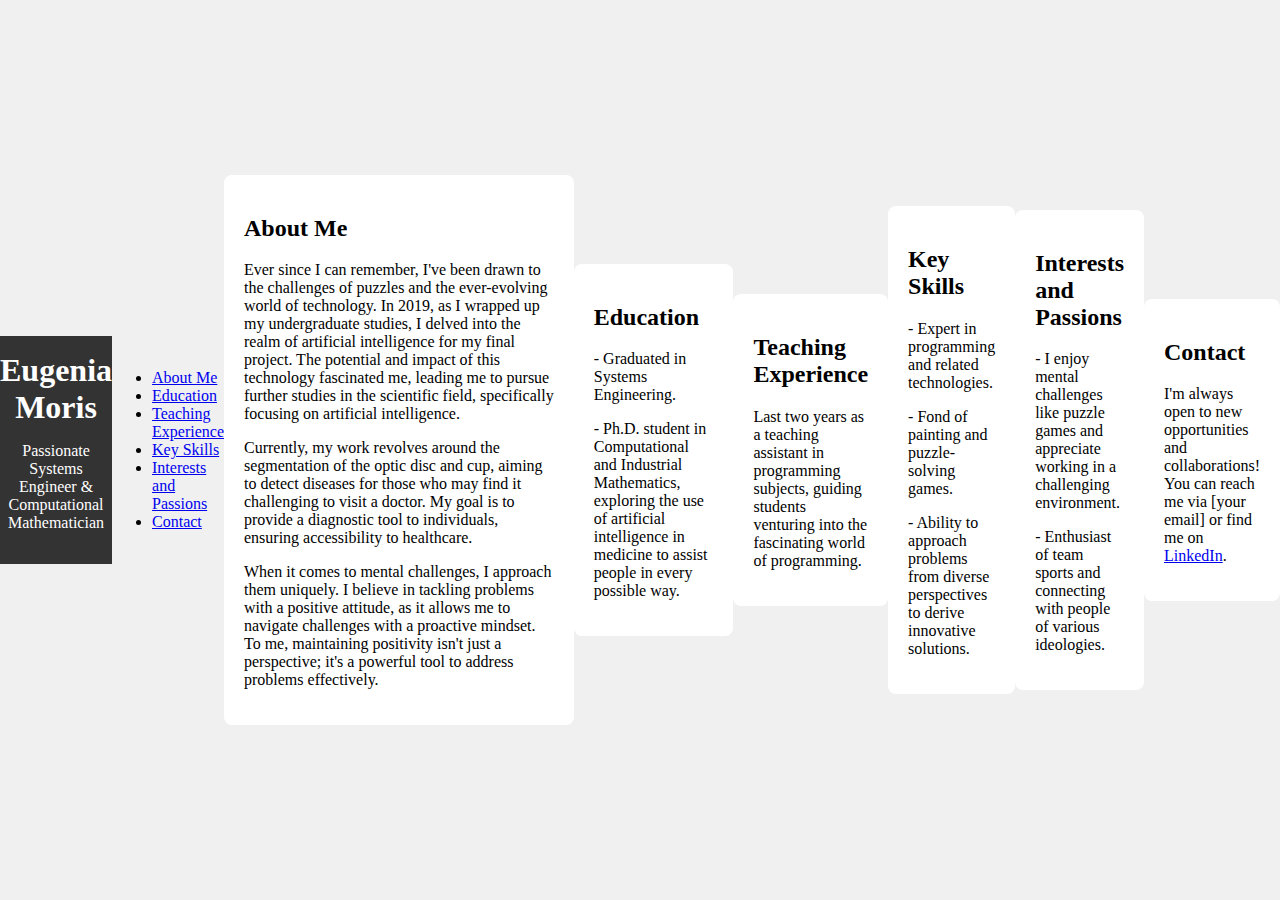
==== index.html @ 4bd3b867 "c" ====
<!DOCTYPE html>
<html lang="en">
<head>
    <meta charset="UTF-8">
    <meta name="viewport" content="width=device-width, initial-scale=1.0">
    <link rel="stylesheet" href="styles.css"> <!-- Puedes crear un archivo CSS para el estilo -->
    <title>Eugenia Moris</title>
</head>
<body>

    <header>
        <h1>Eugenia Moris</h1>
        <p>Passionate Systems Engineer & Computational Mathematician</p>
    </header>

    <nav>
        <ul>
            <li><a href="#about">About Me</a></li>
            <li><a href="#education">Education</a></li>
            <li><a href="#teaching">Teaching Experience</a></li>
            <li><a href="#skills">Key Skills</a></li>
            <li><a href="#interests">Interests and Passions</a></li>
            <li><a href="#contact">Contact</a></li>
        </ul>
    </nav>

    <section id="about">
        <h2>About Me</h2>
        <p>Ever since I can remember, I've been drawn to the challenges of puzzles and the ever-evolving world of technology. In 2019, as I wrapped up my undergraduate studies, I delved into the realm of artificial intelligence for my final project. The potential and impact of this technology fascinated me, leading me to pursue further studies in the scientific field, specifically focusing on artificial intelligence.</p>
    
        <p>Currently, my work revolves around the segmentation of the optic disc and cup, aiming to detect diseases for those who may find it challenging to visit a doctor. My goal is to provide a diagnostic tool to individuals, ensuring accessibility to healthcare.</p>
    
        <p>When it comes to mental challenges, I approach them uniquely. I believe in tackling problems with a positive attitude, as it allows me to navigate challenges with a proactive mindset. To me, maintaining positivity isn't just a perspective; it's a powerful tool to address problems effectively.</p>
    </section>
    

    <section id="education">
        <h2>Education</h2>
        <p>- Graduated in Systems Engineering.</p>
        <p>- Ph.D. student in Computational and Industrial Mathematics, exploring the use of artificial intelligence in medicine to assist people in every possible way.</p>
    </section>

    <section id="teaching">
        <h2>Teaching Experience</h2>
        <p>Last two years as a teaching assistant in programming subjects, guiding students venturing into the fascinating world of programming.</p>
    </section>

    <section id="skills">
        <h2>Key Skills</h2>
        <p>- Expert in programming and related technologies.</p>
        <p>- Fond of painting and puzzle-solving games.</p>
        <p>- Ability to approach problems from diverse perspectives to derive innovative solutions.</p>
    </section>

    <section id="interests">
        <h2>Interests and Passions</h2>
        <p>- I enjoy mental challenges like puzzle games and appreciate working in a challenging environment.</p>
        <p>- Enthusiast of team sports and connecting with people of various ideologies.</p>
    </section>

    <section id="contact">
        <h2>Contact</h2>
        <p>I'm always open to new opportunities and collaborations! You can reach me via [your email] or find me on <a href="[your LinkedIn profile]">LinkedIn</a>.</p>
    </section>

    <script>
        // Agregar script para cambiar pestañas
        const navLinks = document.querySelectorAll('nav ul li a');

        navLinks.forEach(link => {
            link.addEventListener('click', function (e) {
                e.preventDefault();
                const targetId = this.getAttribute('href').substring(1);
                document.getElementById(targetId).scrollIntoView({
                    behavior: 'smooth'
                });
            });
        });
    </script>

</body>
</html>
---- styles.css ----
/* body {
    font-family: 'Arial', sans-serif;
    margin: 0;
    padding: 0;
    background-color: #f4f4f4;
} */

header {
    background-color: #333;
    color: #fff;
    text-align: center;
    padding: 1em 0;
}

header h1 {
    margin: 0;
}

section {
    padding: 20px;
    margin: 20px 0;
    background-color: #fff;
    border-radius: 8px;
}

footer {
    background-color: #333;
    color: #fff;
    text-align: center;
    padding: 1em 0;
    position: fixed;
    bottom: 0;
    width: 100%;
}

body {
    background-color: #f0f0f0; /* Fondo gris claro */
    display: flex;
    justify-content: center;
    align-items: center;
    height: 100vh;
    margin: 0;
}

#imagen {
    width: 300px; /* Ajusta el tamaño según tu preferencia */
    height: auto;
    border-radius: 50%;
    box-shadow: 0 0 10px rgba(0, 0, 0, 0.5); /* Sombra suave */
}

#texto {
    text-align: center;
    font-family: 'Arial', sans-serif;
    font-size: 18px;
    color: #333; /* Texto oscuro */
    margin-top: 20px;
}
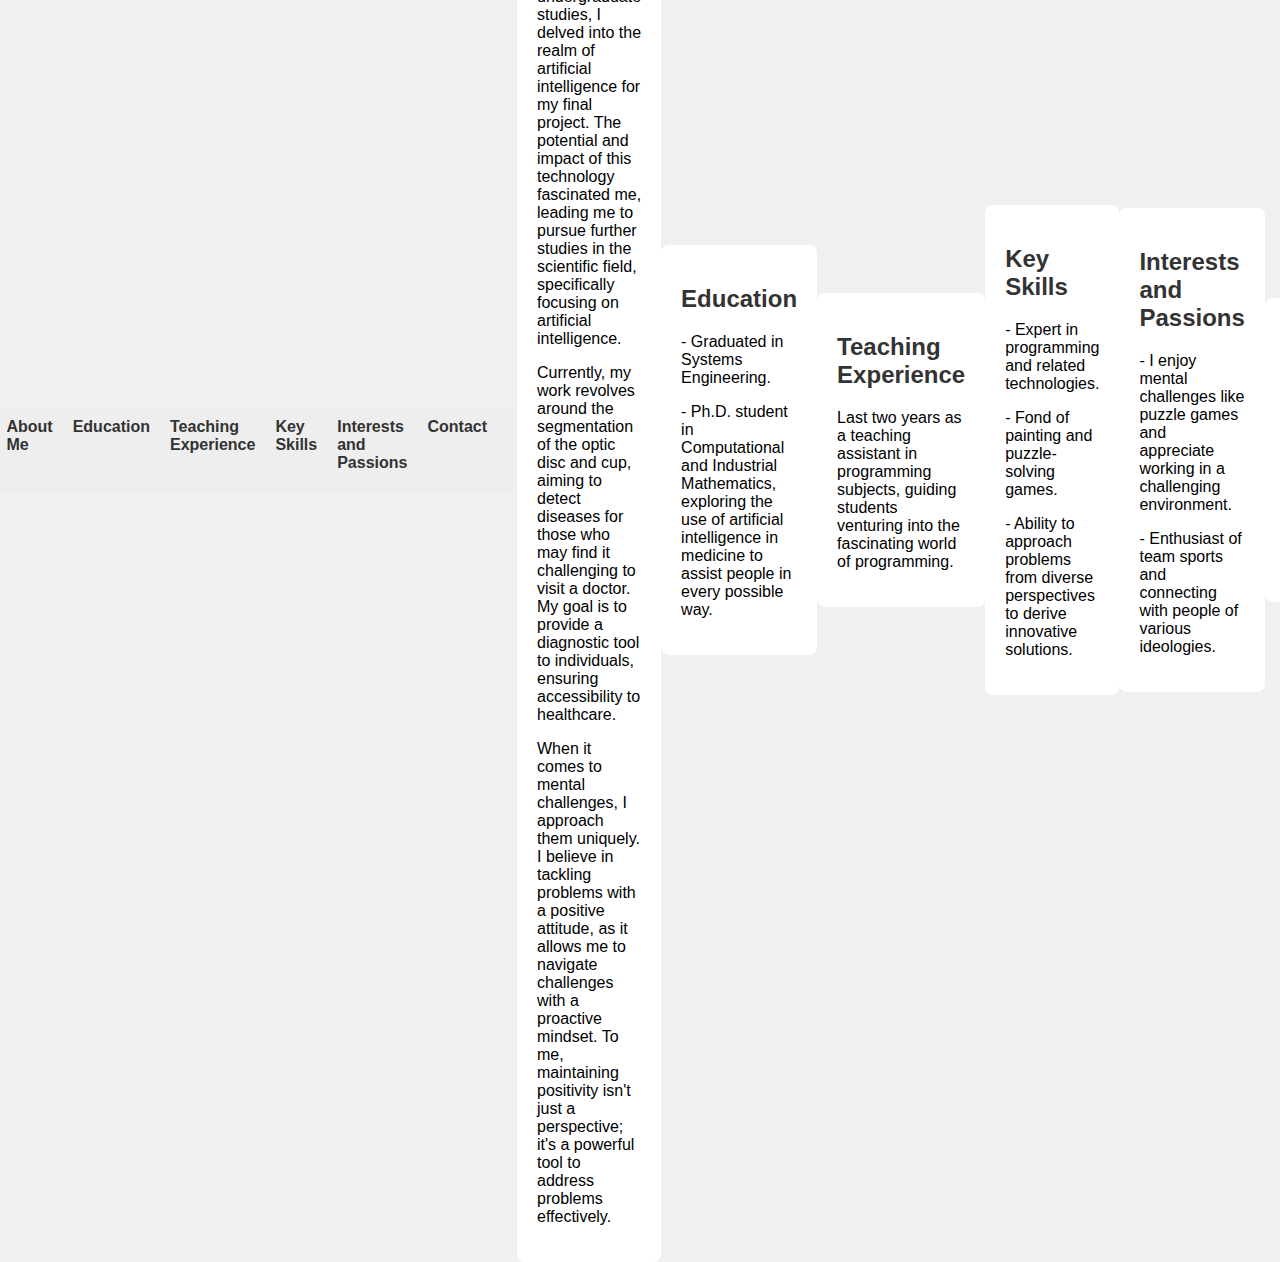
==== commit cc8a5a7d: "script" ====
--- a/index.html
+++ b/index.html
@@ -4,6 +4,8 @@
     <meta charset="UTF-8">
     <meta name="viewport" content="width=device-width, initial-scale=1.0">
     <link rel="stylesheet" href="styles.css"> <!-- Puedes crear un archivo CSS para el estilo -->
+    
+
     <title>Eugenia Moris</title>
 </head>
 <body>
@@ -79,4 +81,7 @@
     </script>
 
 </body>
+
+<script src="script.js"></script>
+
 </html>
--- a/styles.css
+++ b/styles.css
@@ -56,3 +56,61 @@
     color: #333; /* Texto oscuro */
     margin-top: 20px;
 }
+
+body {
+    font-family: 'Arial', sans-serif;
+    margin: 0;
+    padding: 0;
+}
+/* 
+header {
+    background-color: #333;
+    color: white;
+    text-align: center;
+    padding: 20px;
+} */
+
+nav {
+    background-color: #eee;
+    padding: 10px;
+}
+
+nav ul {
+    list-style: none;
+    margin: 0;
+    padding: 0;
+    display: flex;
+}
+
+nav li {
+    margin-right: 20px;
+}
+
+nav a {
+    text-decoration: none;
+    color: #333;
+    font-weight: bold;
+    font-size: 16px;
+}
+
+nav a:hover {
+    color: #555;
+}
+
+section {
+    padding: 20px;
+}
+
+h2 {
+    color: #333;
+}
+
+ul {
+    list-style: none;
+}
+
+li {
+    margin-bottom: 10px;
+}
+
+/* Agregar más estilos según sea necesario */
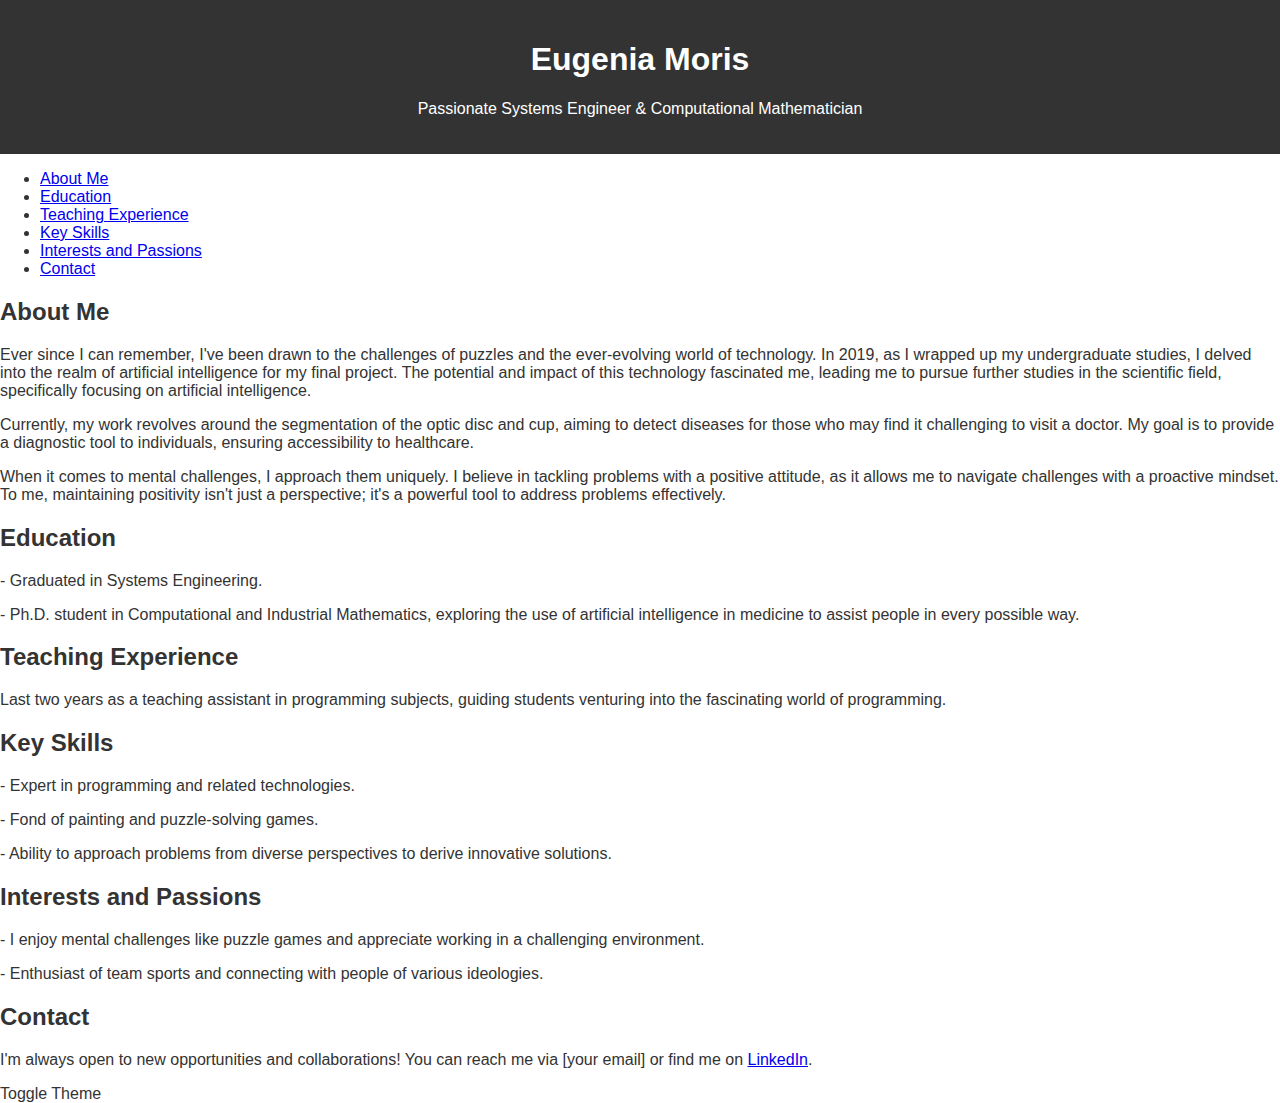
==== commit 1d3eaaad: "update" ====
--- a/index.html
+++ b/index.html
@@ -65,7 +65,7 @@
         <p>I'm always open to new opportunities and collaborations! You can reach me via [your email] or find me on <a href="[your LinkedIn profile]">LinkedIn</a>.</p>
     </section>
 
-    <script>
+    <!-- <script>
         // Agregar script para cambiar pestañas
         const navLinks = document.querySelectorAll('nav ul li a');
 
@@ -78,10 +78,10 @@
                 });
             });
         });
-    </script>
-
+    </script> -->
+    <script src="script.js"></script>
 </body>
 
-<script src="script.js"></script>
+
 
 </html>
--- a/styles.css
+++ b/styles.css
@@ -1,103 +1,16 @@
-/* body {
-    font-family: 'Arial', sans-serif;
-    margin: 0;
-    padding: 0;
-    background-color: #f4f4f4;
-} */
-
-header {
-    background-color: #333;
-    color: #fff;
-    text-align: center;
-    padding: 1em 0;
-}
-
-header h1 {
-    margin: 0;
-}
-
-section {
-    padding: 20px;
-    margin: 20px 0;
-    background-color: #fff;
-    border-radius: 8px;
-}
-
-footer {
-    background-color: #333;
-    color: #fff;
-    text-align: center;
-    padding: 1em 0;
-    position: fixed;
-    bottom: 0;
-    width: 100%;
-}
-
-body {
-    background-color: #f0f0f0; /* Fondo gris claro */
-    display: flex;
-    justify-content: center;
-    align-items: center;
-    height: 100vh;
-    margin: 0;
-}
-
-#imagen {
-    width: 300px; /* Ajusta el tamaño según tu preferencia */
-    height: auto;
-    border-radius: 50%;
-    box-shadow: 0 0 10px rgba(0, 0, 0, 0.5); /* Sombra suave */
-}
-
-#texto {
-    text-align: center;
-    font-family: 'Arial', sans-serif;
-    font-size: 18px;
-    color: #333; /* Texto oscuro */
-    margin-top: 20px;
-}
-
+/* Estilo base */
 body {
     font-family: 'Arial', sans-serif;
     margin: 0;
     padding: 0;
+    color: #333;
+    background-color: #fff;
 }
-/* 
+
 header {
     background-color: #333;
     color: white;
     text-align: center;
-    padding: 20px;
-} */
-
-nav {
-    background-color: #eee;
-    padding: 10px;
-}
-
-nav ul {
-    list-style: none;
-    margin: 0;
-    padding: 0;
-    display: flex;
-}
-
-nav li {
-    margin-right: 20px;
-}
-
-nav a {
-    text-decoration: none;
-    color: #333;
-    font-weight: bold;
-    font-size: 16px;
-}
-
-nav a:hover {
-    color: #555;
-}
-
-section {
     padding: 20px;
 }
 
@@ -105,12 +18,53 @@
     color: #333;
 }
 
-ul {
-    list-style: none;
+/* Tema oscuro */
+.dark-theme {
+    color: #fff;
+    background-color: #333;
 }
 
-li {
-    margin-bottom: 10px;
+.dark-theme header {
+    background-color: #222;
 }
 
-/* Agregar más estilos según sea necesario */
+.dark-theme h2 {
+    color: #fff;
+}
+
+/* Otros estilos según sea necesario */
+/* Estilo base */
+body {
+    font-family: 'Arial', sans-serif;
+    margin: 0;
+    padding: 0;
+    color: #333;
+    background-color: #fff;
+}
+
+header {
+    background-color: #333;
+    color: white;
+    text-align: center;
+    padding: 20px;
+}
+
+h2 {
+    color: #333;
+}
+
+/* Tema oscuro */
+.dark-theme {
+    color: #fff;
+    background-color: #333;
+}
+
+.dark-theme header {
+    background-color: #222;
+}
+
+.dark-theme h2 {
+    color: #fff;
+}
+
+/* Otros estilos según sea necesario */
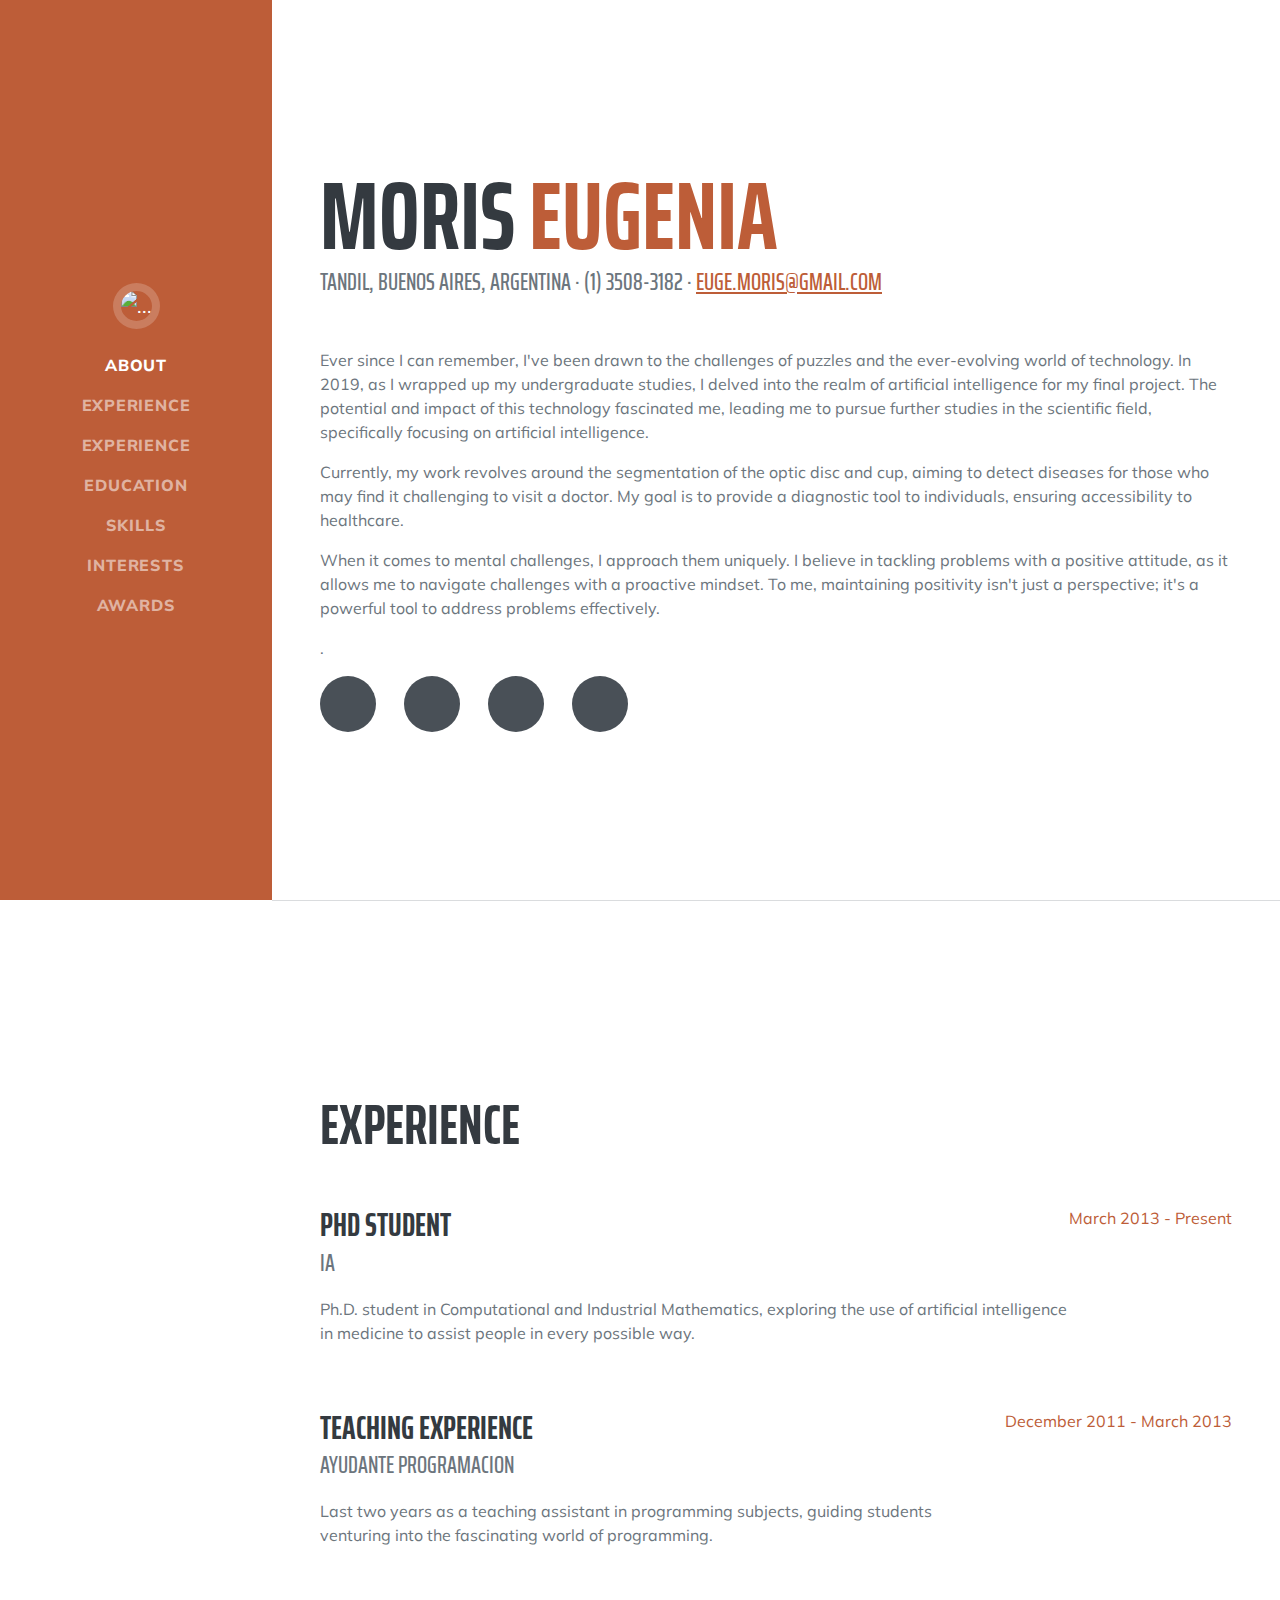
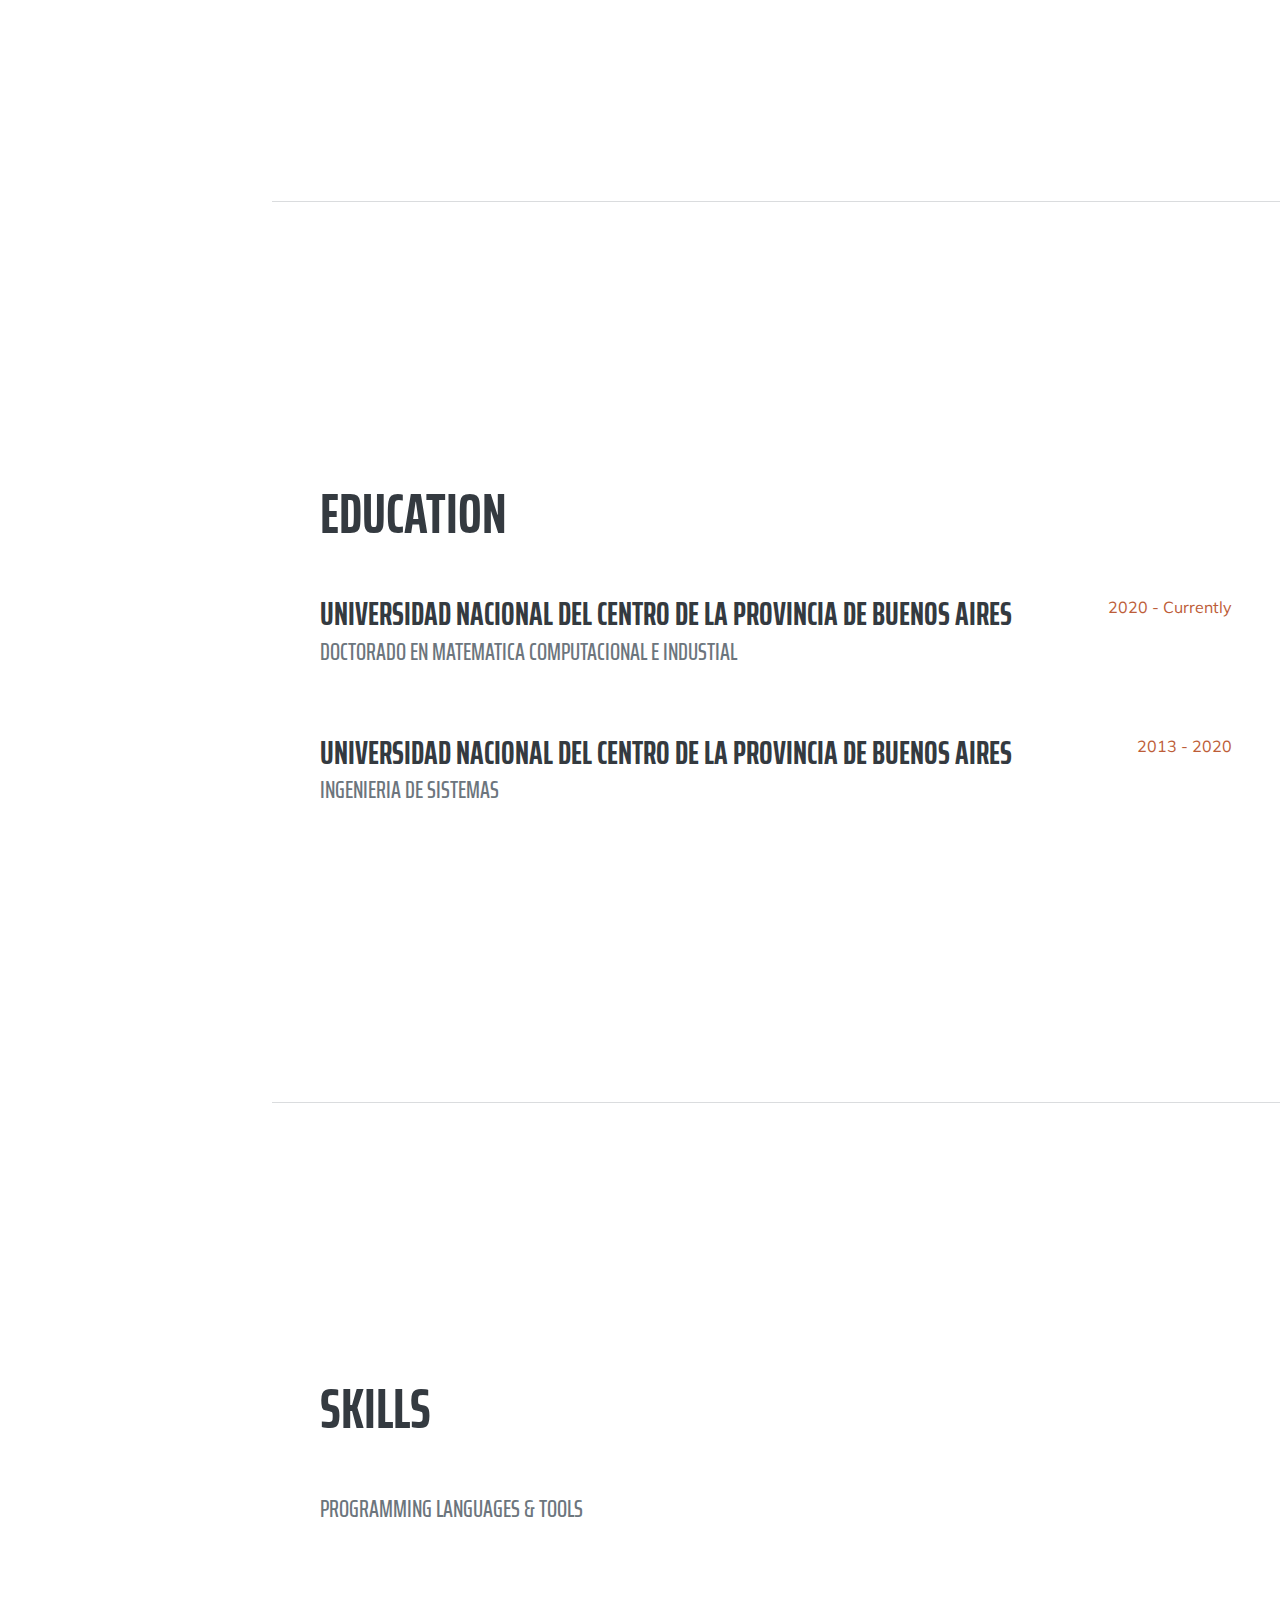
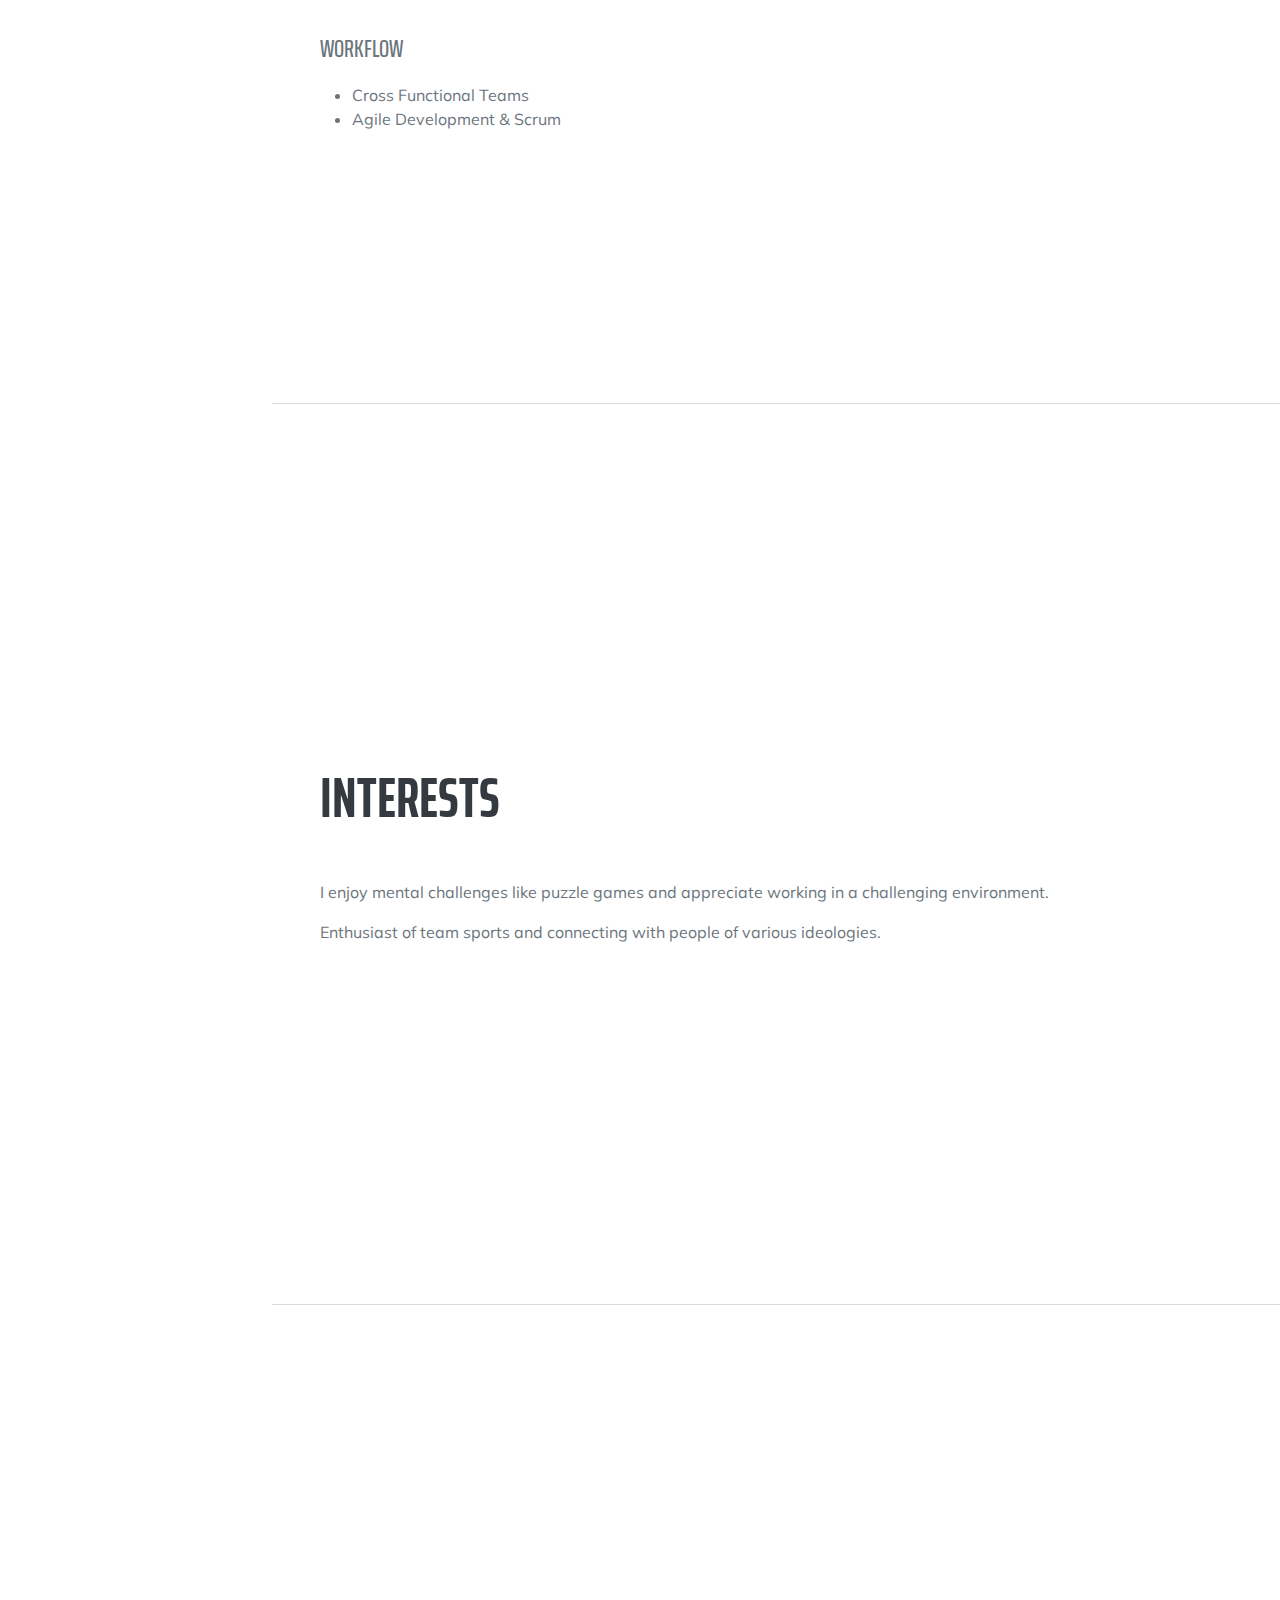
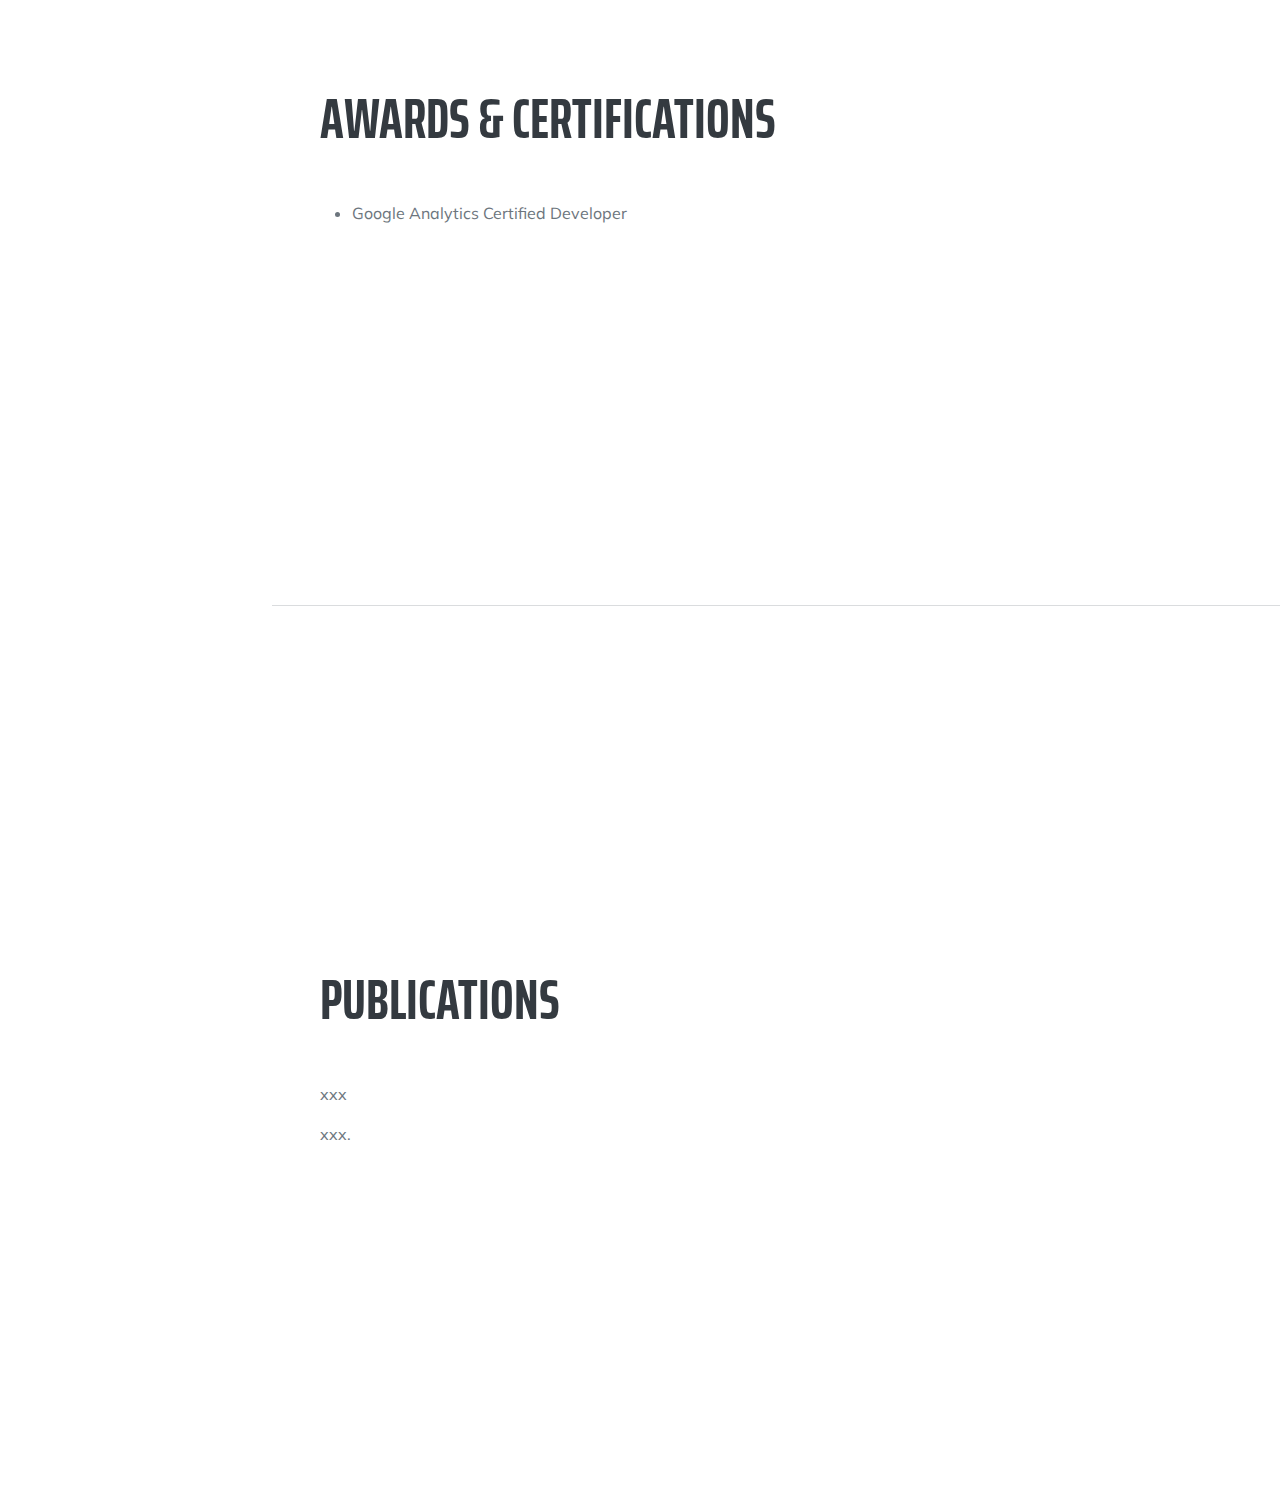
==== commit c632b556: "big update" ====
--- a/index.html
+++ b/index.html
@@ -1,87 +1,234 @@
 <!DOCTYPE html>
 <html lang="en">
-<head>
-    <meta charset="UTF-8">
-    <meta name="viewport" content="width=device-width, initial-scale=1.0">
-    <link rel="stylesheet" href="styles.css"> <!-- Puedes crear un archivo CSS para el estilo -->
+    <head>
+        <meta charset="utf-8" />
+        <meta name="viewport" content="width=device-width, initial-scale=1, shrink-to-fit=no" />
+        <meta name="description" content="" />
+        <meta name="author" content="" />
+        <title>Resume </title>
+        <link rel="icon" type="image/x-icon" href="assets/img/favicon.ico" />
+        <!-- Font Awesome icons (free version)-->
+        <script src="https://use.fontawesome.com/releases/v6.3.0/js/all.js" crossorigin="anonymous"></script>
+        <!-- Google fonts-->
+        <link href="https://fonts.googleapis.com/css?family=Saira+Extra+Condensed:500,700" rel="stylesheet" type="text/css" />
+        <link href="https://fonts.googleapis.com/css?family=Muli:400,400i,800,800i" rel="stylesheet" type="text/css" />
+        <!-- Core theme CSS (includes Bootstrap)-->
+        <link href="css/styles.css" rel="stylesheet" />
+    </head>
+    <body id="page-top">
+        <!-- Navigation-->
+        <nav class="navbar navbar-expand-lg navbar-dark bg-primary fixed-top" id="sideNav">
+            <a class="navbar-brand js-scroll-trigger" href="#page-top">
+                <span class="d-block d-lg-none">Clarence Taylor</span>
+                <span class="d-none d-lg-block"><img class="img-fluid img-profile rounded-circle mx-auto mb-2" src="assets/img/profile.jpg" alt="..." /></span>
+            </a>
+            <button class="navbar-toggler" type="button" data-bs-toggle="collapse" data-bs-target="#navbarResponsive" aria-controls="navbarResponsive" aria-expanded="false" aria-label="Toggle navigation"><span class="navbar-toggler-icon"></span></button>
+            <div class="collapse navbar-collapse" id="navbarResponsive">
+                <ul class="navbar-nav">
+                    <li class="nav-item"><a class="nav-link js-scroll-trigger" href="#about">About</a></li>
+                    <li class="nav-item"><a class="nav-link js-scroll-trigger" href="#experience">Experience</a></li>
+                    <li class="nav-item"><a class="nav-link js-scroll-trigger" href="#publications">Experience</a></li>
+                    <li class="nav-item"><a class="nav-link js-scroll-trigger" href="#education">Education</a></li>
+                    <li class="nav-item"><a class="nav-link js-scroll-trigger" href="#skills">Skills</a></li>
+                    <li class="nav-item"><a class="nav-link js-scroll-trigger" href="#interests">Interests</a></li>
+                    <li class="nav-item"><a class="nav-link js-scroll-trigger" href="#awards">Awards</a></li>
+                </ul>
+            </div>
+        </nav>
+        <!-- Page Content-->
+        <div class="container-fluid p-0">
+            <!-- About-->
+            <section class="resume-section" id="about">
+                <div class="resume-section-content">
+                    <h1 class="mb-0">
+                        Moris
+                        <span class="text-primary">Eugenia</span>
+                    </h1>
+                    <div class="subheading mb-5">
+                        Tandil, Buenos Aires, Argentina · (1) 3508-3182 ·
+                        <a href="mailto:name@email.com">euge.moris@gmail.com</a>
+                    </div>
+                    <p class="lead mb-5"><p>Ever since I can remember, I've been drawn to the challenges of puzzles and the ever-evolving world of technology. In 2019, as I wrapped up my undergraduate studies, I delved into the realm of artificial intelligence for my final project. The potential and impact of this technology fascinated me, leading me to pursue further studies in the scientific field, specifically focusing on artificial intelligence.</p>
     
+                    <p>Currently, my work revolves around the segmentation of the optic disc and cup, aiming to detect diseases for those who may find it challenging to visit a doctor. My goal is to provide a diagnostic tool to individuals, ensuring accessibility to healthcare.</p>
+                
+                    <p>When it comes to mental challenges, I approach them uniquely. I believe in tackling problems with a positive attitude, as it allows me to navigate challenges with a proactive mindset. To me, maintaining positivity isn't just a perspective; it's a powerful tool to address problems effectively.</p>.</p>
+                    <div class="social-icons">
+                        <a class="social-icon" href="#!"><i class="fab fa-linkedin-in"></i></a>
+                        <a class="social-icon" href="#!"><i class="fab fa-github"></i></a>
+                        <a class="social-icon" href="#!"><i class="fab fa-twitter"></i></a>
+                        <a class="social-icon" href="#!"><i class="fab fa-facebook-f"></i></a>
+                    </div>
+                </div>
+            </section>
+            <hr class="m-0" />
+            <!-- Experience-->
+            <section class="resume-section" id="experience">
+                <div class="resume-section-content">
+                    <h2 class="mb-5">Experience</h2>
+                    <div class="d-flex flex-column flex-md-row justify-content-between mb-5">
+                        <div class="flex-grow-1">
+                            <h3 class="mb-0">PhD Student</h3>
+                            <div class="subheading mb-3">IA </div>
+                            <p> Ph.D. student in Computational and Industrial Mathematics, exploring the use of artificial intelligence in medicine to assist people in every possible way.</p>
+                        </div>
+                        <div class="flex-shrink-0"><span class="text-primary">March 2013 - Present</span></div>
+                    </div>
+                    <div class="d-flex flex-column flex-md-row justify-content-between mb-5">
+                        <div class="flex-grow-1">
+                            <h3 class="mb-0">Teaching Experience</h3>
+                            <div class="subheading mb-3">Ayudante programacion</div>
+                            <p>Last two years as a teaching assistant in programming subjects, guiding students venturing into the fascinating world of programming.</p>
+                        </div>
+                        <div class="flex-shrink-0"><span class="text-primary">December 2011 - March 2013</span></div>
+                    </div>
+                    <!-- <div class="d-flex flex-column flex-md-row justify-content-between mb-5">
+                        <div class="flex-grow-1">
+                            <h3 class="mb-0">Junior Web Designer</h3>
+                            <div class="subheading mb-3">Shout! Media Productions</div>
+                            <p>Podcasting operational change management inside of workflows to establish a framework. Taking seamless key performance indicators offline to maximise the long tail. Keeping your eye on the ball while performing a deep dive on the start-up mentality to derive convergence on cross-platform integration.</p>
+                        </div>
+                        <div class="flex-shrink-0"><span class="text-primary">July 2010 - December 2011</span></div>
+                    </div>
+                    <div class="d-flex flex-column flex-md-row justify-content-between">
+                        <div class="flex-grow-1">
+                            <h3 class="mb-0">Web Design Intern</h3>
+                            <div class="subheading mb-3">Shout! Media Productions</div>
+                            <p>Collaboratively administrate empowered markets via plug-and-play networks. Dynamically procrastinate B2C users after installed base benefits. Dramatically visualize customer directed convergence without revolutionary ROI.</p>
+                        </div>
+                        <div class="flex-shrink-0"><span class="text-primary">September 2008 - June 2010</span></div>
+                    </div> -->
+                </div>
+            </section>
+            <hr class="m-0" />
+            <!-- Education-->
+            <section class="resume-section" id="education">
+                <div class="resume-section-content">
+                    <h2 class="mb-5">Education</h2>
+                    <div class="d-flex flex-column flex-md-row justify-content-between mb-5">
+                        <div class="flex-grow-1">
+                            <h3 class="mb-0">Universidad nacional del centro de la provincia de Buenos Aires</h3>
+                            <div class="subheading mb-3">Doctorado en Matematica computacional e industial</div>
+                            <div></div>
+                            <p></p>
+                        </div>
+                        <div class="flex-shrink-0"><span class="text-primary"> 2020 - Currently </span></div>
+                    </div>
+                    <div class="d-flex flex-column flex-md-row justify-content-between">
+                        <div class="flex-grow-1">
+                            <h3 class="mb-0">Universidad nacional del centro de la provincia de Buenos Aires</h3>
+                            <div class="subheading mb-3">Ingenieria de sistemas</div>
+                            <p></p>
+                        </div>
+                        <div class="flex-shrink-0"><span class="text-primary"> 2013 - 2020</span></div>
+                    </div>
+                </div>
+            </section>
+            <hr class="m-0" />
+            <!-- Skills-->
+            <section class="resume-section" id="skills">
+                <div class="resume-section-content">
+                    <h2 class="mb-5">Skills</h2>
+                    <div class="subheading mb-3">Programming Languages & Tools</div>
+                    <ul class="list-inline dev-icons">
+                        <li class="list-inline-item"><i class="fab fa-JAVA"></i></li>
+                        <li class="list-inline-item"><i class="fab fa-Python"></i></li>
+                        <li class="list-inline-item"><i class="fab fa-Pytorch"></i></li>
+                        <li class="list-inline-item"><i class="fab fa-Pytorch-Lightning"></i></li>
+                        <li class="list-inline-item"><i class="fab fa-Pandas"></i></li>
 
-    <title>Eugenia Moris</title>
-</head>
-<body>
+                    </ul>
+                    <div class="subheading mb-3">Workflow</div>
+                    <ul class="fa-ul mb-0">
+                        <!-- <li>
+                            <span class="fa-li"><i class="fas fa-check"></i></span>
+                            Mobile-First, Responsive Design
+                        </li>
+                        <li>
+                            <span class="fa-li"><i class="fas fa-check"></i></span>
+                            Cross Browser Testing & Debugging
+                        </li> -->
+                        <li>
+                            <span class="fa-li"><i class="fas fa-check"></i></span>
+                            Cross Functional Teams
+                        </li>
+                        <li>
+                            <span class="fa-li"><i class="fas fa-check"></i></span>
+                            Agile Development & Scrum
+                        </li>
+                    </ul>
+                </div>
+            </section>
+            <hr class="m-0" />
+            <!-- Interests-->
+            <section class="resume-section" id="interests">
+                <div class="resume-section-content">
+                    <h2 class="mb-5">Interests</h2>
+                    <p>I enjoy mental challenges like puzzle games and appreciate working in a challenging environment.</p>
+                    <p class="mb-0">Enthusiast of team sports and connecting with people of various ideologies.</p>
+                </div>
+            </section>
+            <hr class="m-0" />
+            <!-- Awards-->
+            <section class="resume-section" id="awards">
+                <div class="resume-section-content">
+                    <h2 class="mb-5">Awards & Certifications</h2>
+                    <ul class="fa-ul mb-0">
+                        <li>
+                            <span class="fa-li"><i class="fas fa-trophy text-warning"></i></span>
+                            Google Analytics Certified Developer
+                        </li>
+                        <!-- <li>
+                            <span class="fa-li"><i class="fas fa-trophy text-warning"></i></span>
+                            Mobile Web Specialist - Google Certification
+                        </li>
+                        <li>
+                            <span class="fa-li"><i class="fas fa-trophy text-warning"></i></span>
+                            1
+                            <sup>st</sup>
+                            Place - University of Colorado Boulder - Emerging Tech Competition 2009
+                        </li>
+                        <li>
+                            <span class="fa-li"><i class="fas fa-trophy text-warning"></i></span>
+                            1
+                            <sup>st</sup>
+                            Place - University of Colorado Boulder - Adobe Creative Jam 2008 (UI Design Category)
+                        </li>
+                        <li>
+                            <span class="fa-li"><i class="fas fa-trophy text-warning"></i></span>
+                            2
+                            <sup>nd</sup>
+                            Place - University of Colorado Boulder - Emerging Tech Competition 2008
+                        </li>
+                        <li>
+                            <span class="fa-li"><i class="fas fa-trophy text-warning"></i></span>
+                            1
+                            <sup>st</sup>
+                            Place - James Buchanan High School - Hackathon 2006
+                        </li>
+                        <li>
+                            <span class="fa-li"><i class="fas fa-trophy text-warning"></i></span>
+                            3
+                            <sup>rd</sup>
+                            Place - James Buchanan High School - Hackathon 2005
+                        </li> -->
+                    </ul>
+                </div>
+            </section>
+            <hr class="m-0" />
+            <!-- Publicatons-->
+            <section class="resume-section" id="publications">
+                <div class="resume-section-content">
+                    <h2 class="mb-5">Publications</h2>
+                    <p>xxx</p>
+                    <p class="mb-0">xxx.</p>
+                </div>
+            </section>
 
-    <header>
-        <h1>Eugenia Moris</h1>
-        <p>Passionate Systems Engineer & Computational Mathematician</p>
-    </header>
-
-    <nav>
-        <ul>
-            <li><a href="#about">About Me</a></li>
-            <li><a href="#education">Education</a></li>
-            <li><a href="#teaching">Teaching Experience</a></li>
-            <li><a href="#skills">Key Skills</a></li>
-            <li><a href="#interests">Interests and Passions</a></li>
-            <li><a href="#contact">Contact</a></li>
-        </ul>
-    </nav>
-
-    <section id="about">
-        <h2>About Me</h2>
-        <p>Ever since I can remember, I've been drawn to the challenges of puzzles and the ever-evolving world of technology. In 2019, as I wrapped up my undergraduate studies, I delved into the realm of artificial intelligence for my final project. The potential and impact of this technology fascinated me, leading me to pursue further studies in the scientific field, specifically focusing on artificial intelligence.</p>
-    
-        <p>Currently, my work revolves around the segmentation of the optic disc and cup, aiming to detect diseases for those who may find it challenging to visit a doctor. My goal is to provide a diagnostic tool to individuals, ensuring accessibility to healthcare.</p>
-    
-        <p>When it comes to mental challenges, I approach them uniquely. I believe in tackling problems with a positive attitude, as it allows me to navigate challenges with a proactive mindset. To me, maintaining positivity isn't just a perspective; it's a powerful tool to address problems effectively.</p>
-    </section>
-    
-
-    <section id="education">
-        <h2>Education</h2>
-        <p>- Graduated in Systems Engineering.</p>
-        <p>- Ph.D. student in Computational and Industrial Mathematics, exploring the use of artificial intelligence in medicine to assist people in every possible way.</p>
-    </section>
-
-    <section id="teaching">
-        <h2>Teaching Experience</h2>
-        <p>Last two years as a teaching assistant in programming subjects, guiding students venturing into the fascinating world of programming.</p>
-    </section>
-
-    <section id="skills">
-        <h2>Key Skills</h2>
-        <p>- Expert in programming and related technologies.</p>
-        <p>- Fond of painting and puzzle-solving games.</p>
-        <p>- Ability to approach problems from diverse perspectives to derive innovative solutions.</p>
-    </section>
-
-    <section id="interests">
-        <h2>Interests and Passions</h2>
-        <p>- I enjoy mental challenges like puzzle games and appreciate working in a challenging environment.</p>
-        <p>- Enthusiast of team sports and connecting with people of various ideologies.</p>
-    </section>
-
-    <section id="contact">
-        <h2>Contact</h2>
-        <p>I'm always open to new opportunities and collaborations! You can reach me via [your email] or find me on <a href="[your LinkedIn profile]">LinkedIn</a>.</p>
-    </section>
-
-    <!-- <script>
-        // Agregar script para cambiar pestañas
-        const navLinks = document.querySelectorAll('nav ul li a');
-
-        navLinks.forEach(link => {
-            link.addEventListener('click', function (e) {
-                e.preventDefault();
-                const targetId = this.getAttribute('href').substring(1);
-                document.getElementById(targetId).scrollIntoView({
-                    behavior: 'smooth'
-                });
-            });
-        });
-    </script> -->
-    <script src="script.js"></script>
-</body>
-
-
-
+        </div>
+        <!-- Bootstrap core JS-->
+        <script src="https://cdn.jsdelivr.net/npm/bootstrap@5.2.3/dist/js/bootstrap.bundle.min.js"></script>
+        <!-- Core theme JS-->
+        <script src="js/scripts.js"></script>
+    </body>
 </html>
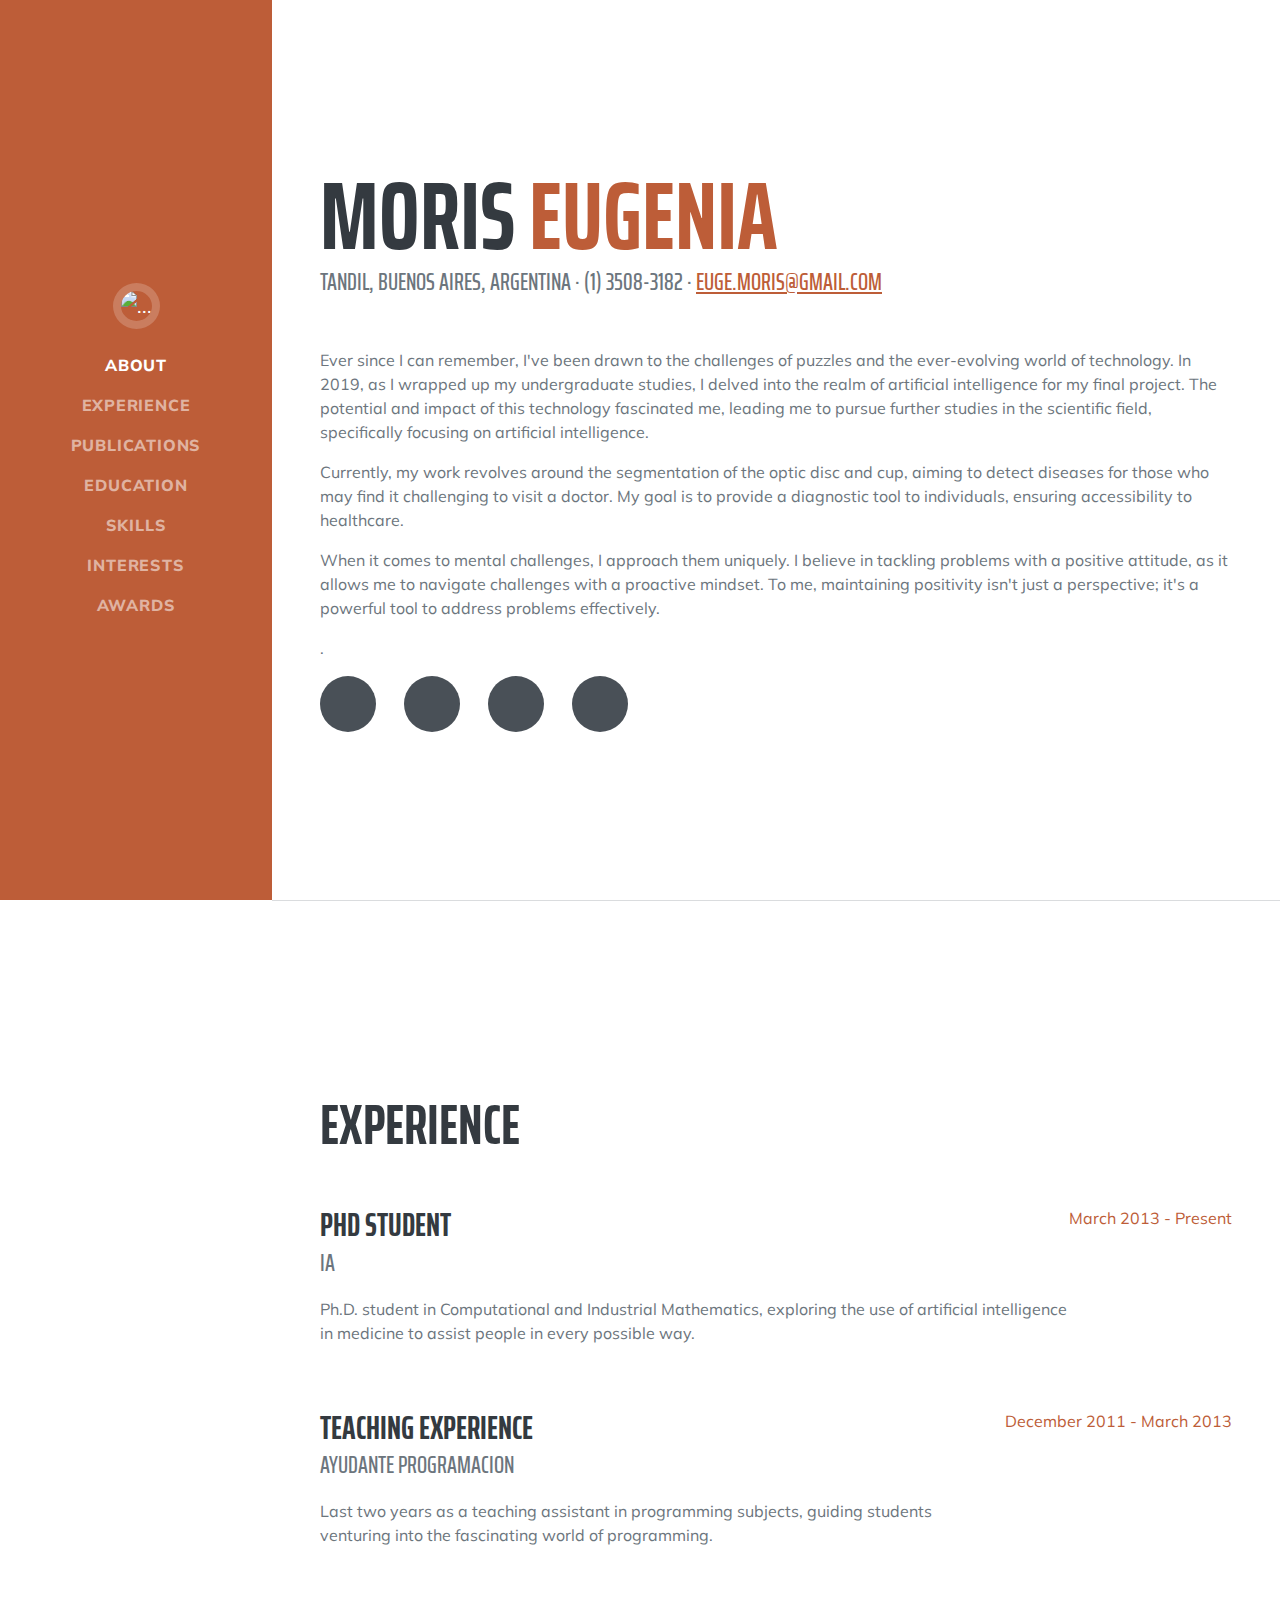
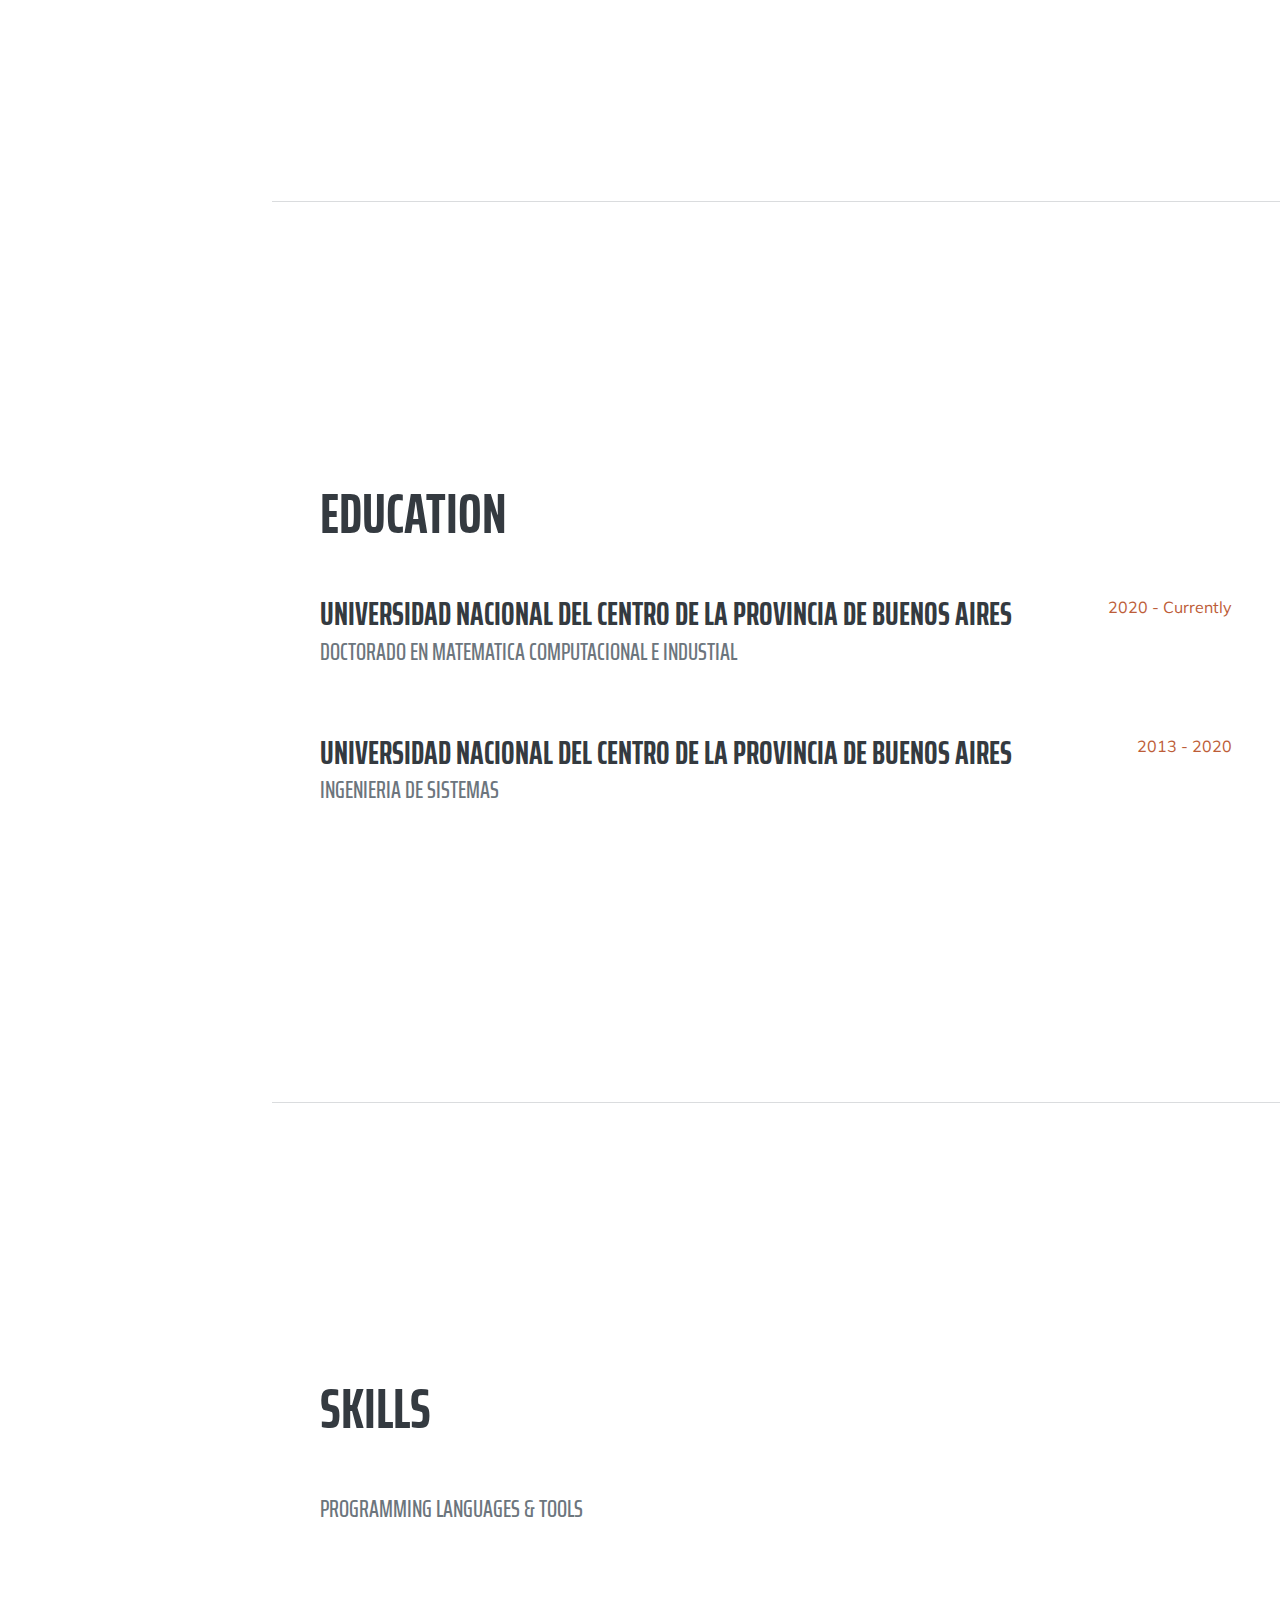
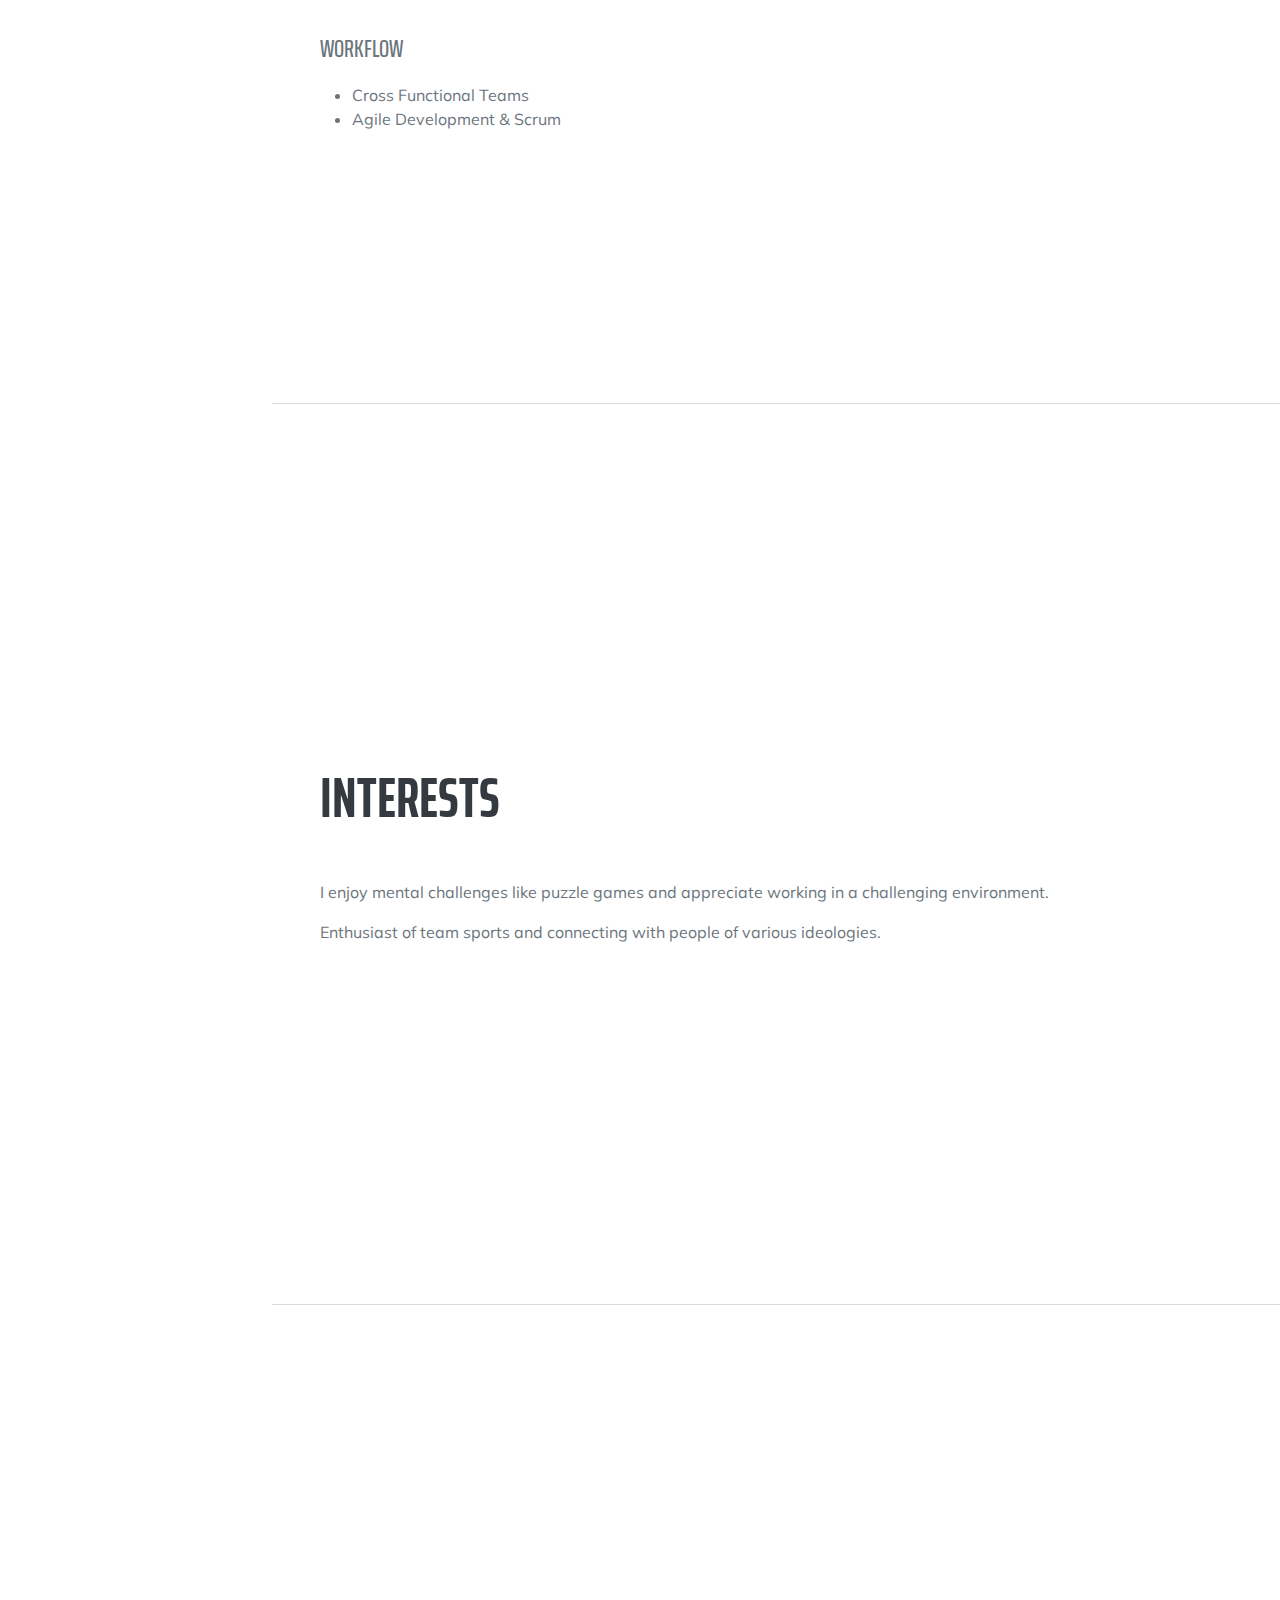
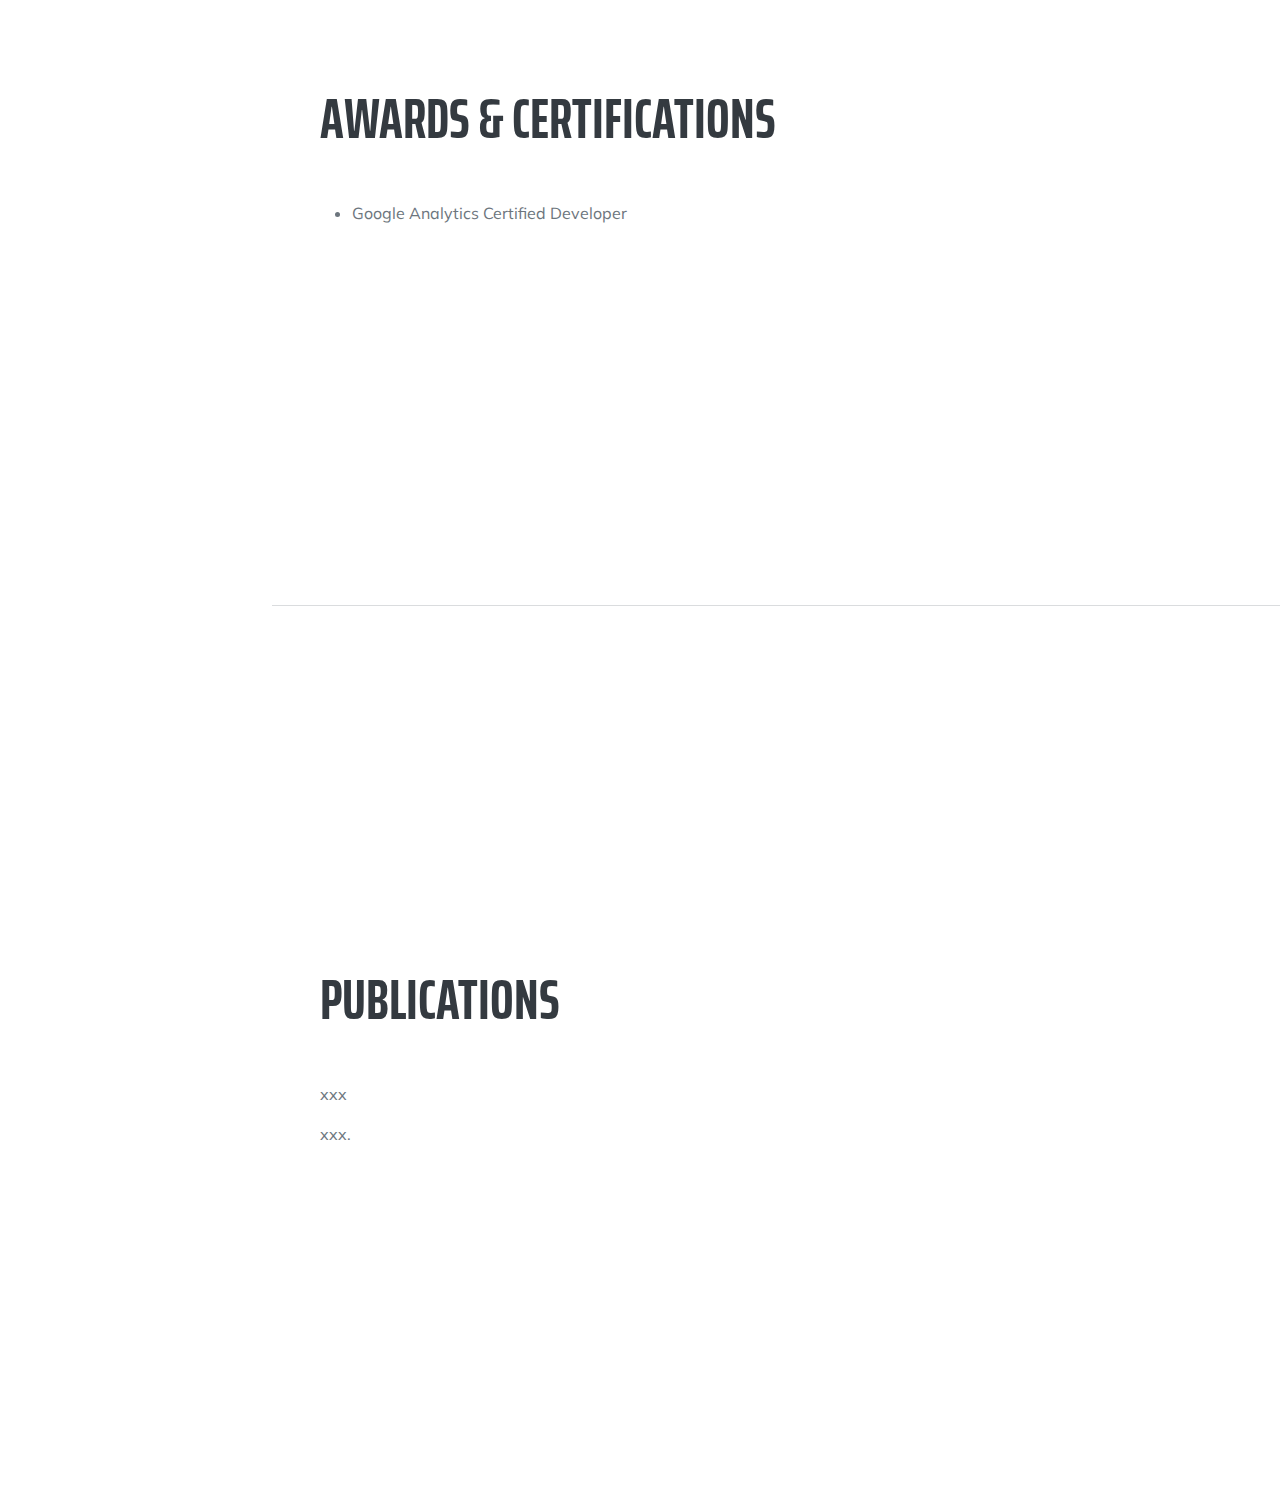
==== commit 279921d1: "correct" ====
--- a/index.html
+++ b/index.html
@@ -27,7 +27,7 @@
                 <ul class="navbar-nav">
                     <li class="nav-item"><a class="nav-link js-scroll-trigger" href="#about">About</a></li>
                     <li class="nav-item"><a class="nav-link js-scroll-trigger" href="#experience">Experience</a></li>
-                    <li class="nav-item"><a class="nav-link js-scroll-trigger" href="#publications">Experience</a></li>
+                    <li class="nav-item"><a class="nav-link js-scroll-trigger" href="#publications">Publications</a></li>
                     <li class="nav-item"><a class="nav-link js-scroll-trigger" href="#education">Education</a></li>
                     <li class="nav-item"><a class="nav-link js-scroll-trigger" href="#skills">Skills</a></li>
                     <li class="nav-item"><a class="nav-link js-scroll-trigger" href="#interests">Interests</a></li>
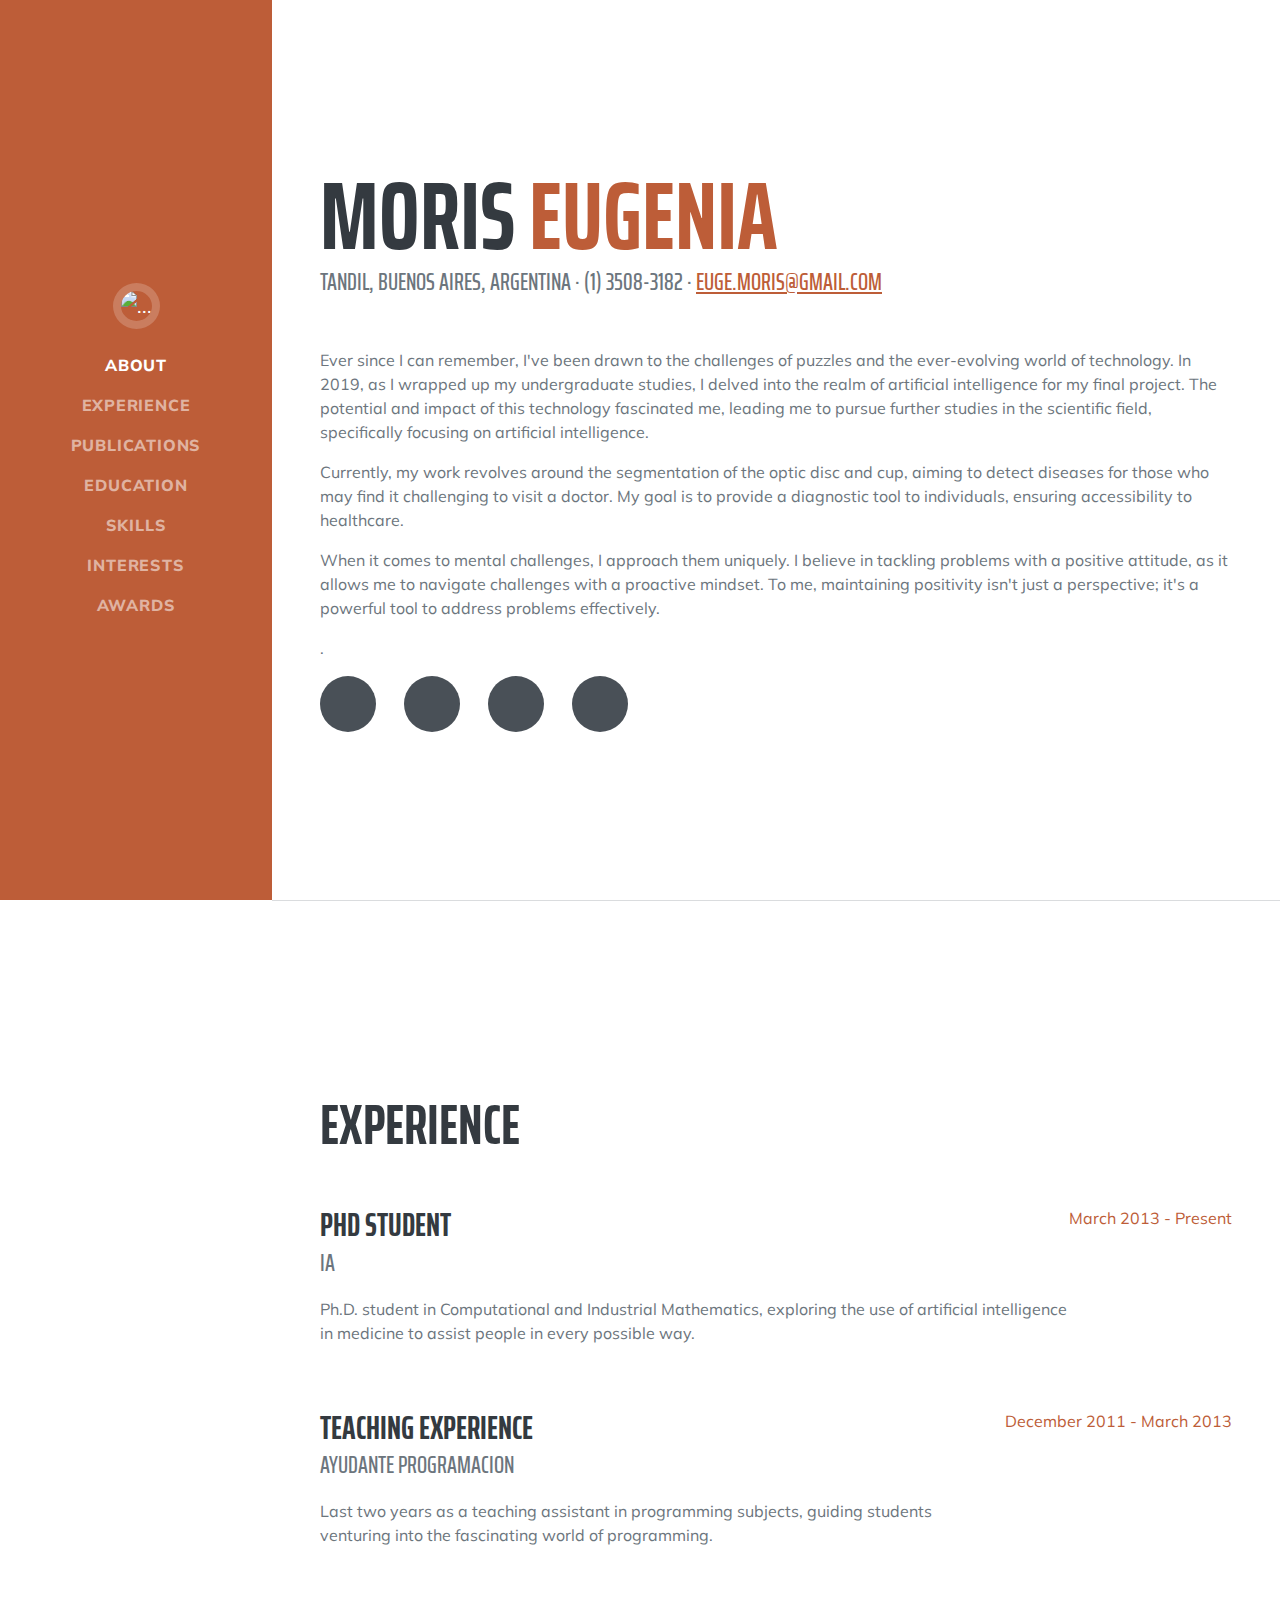
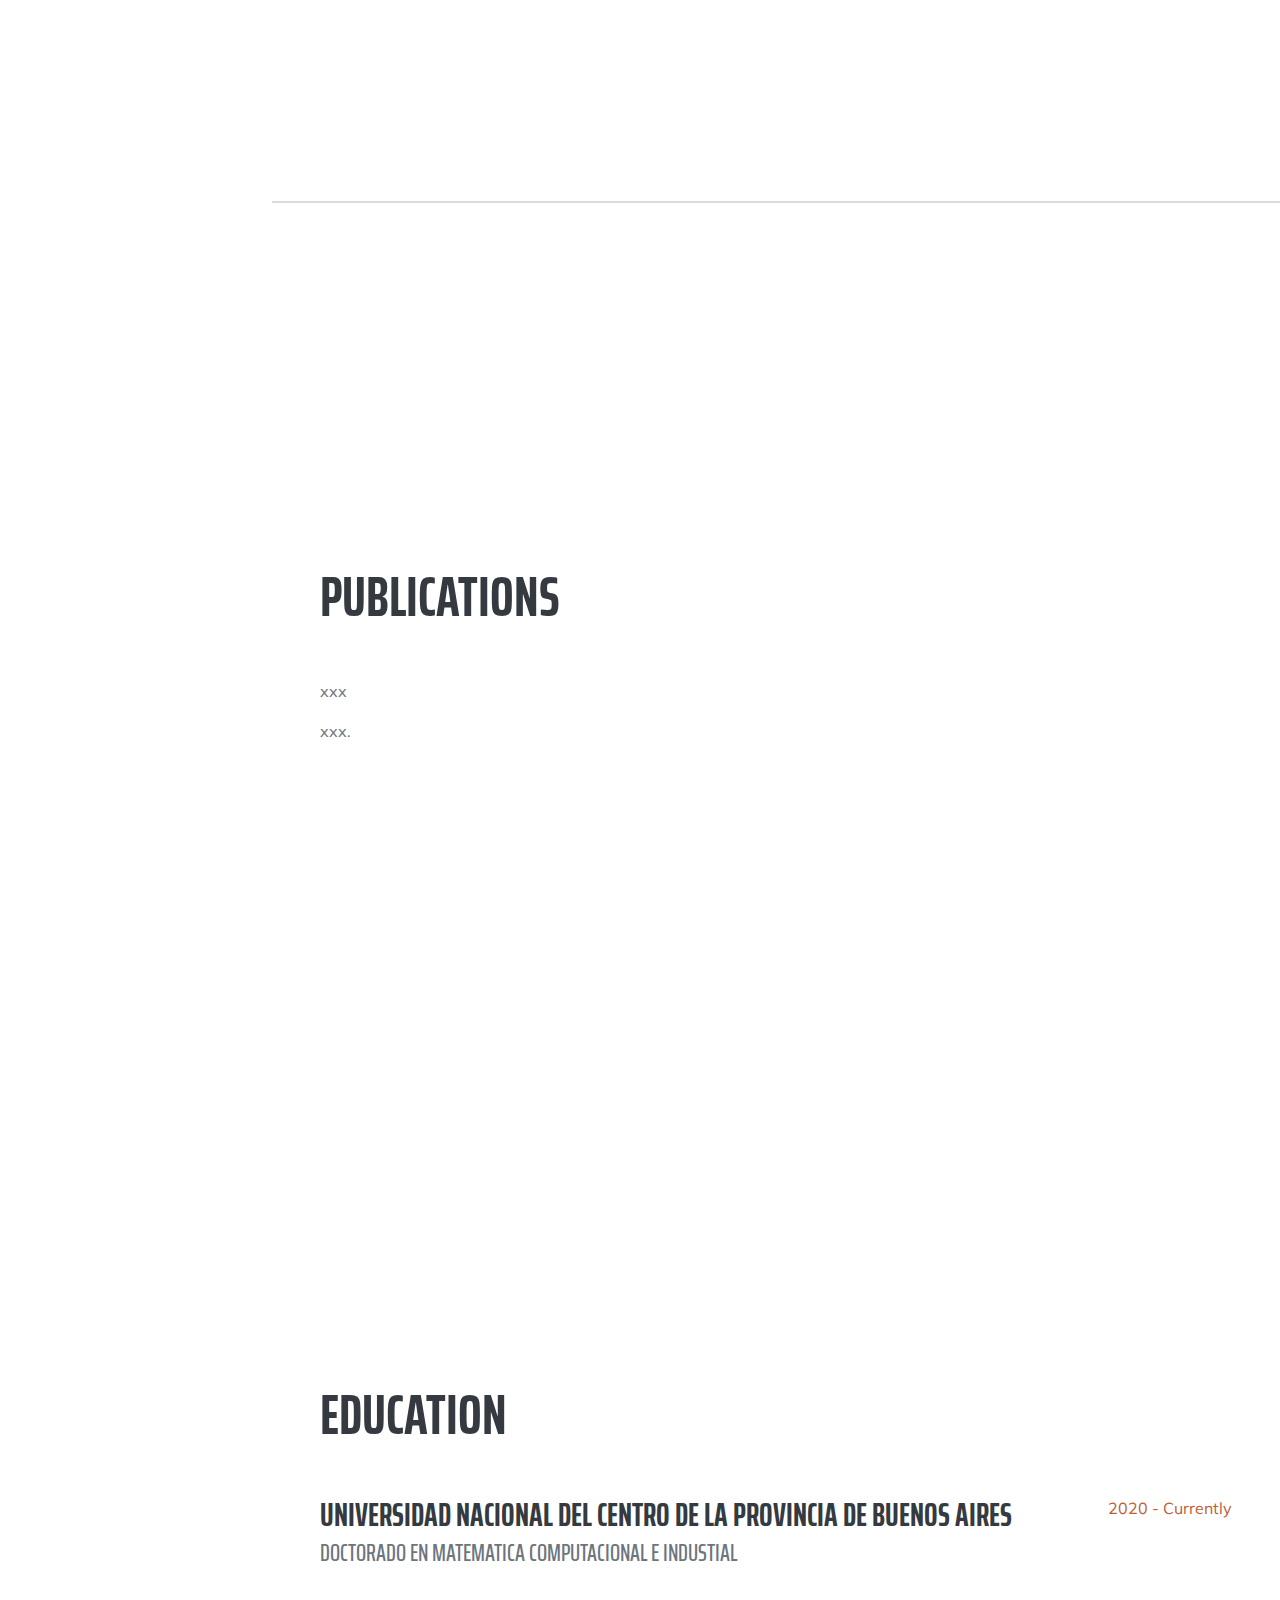
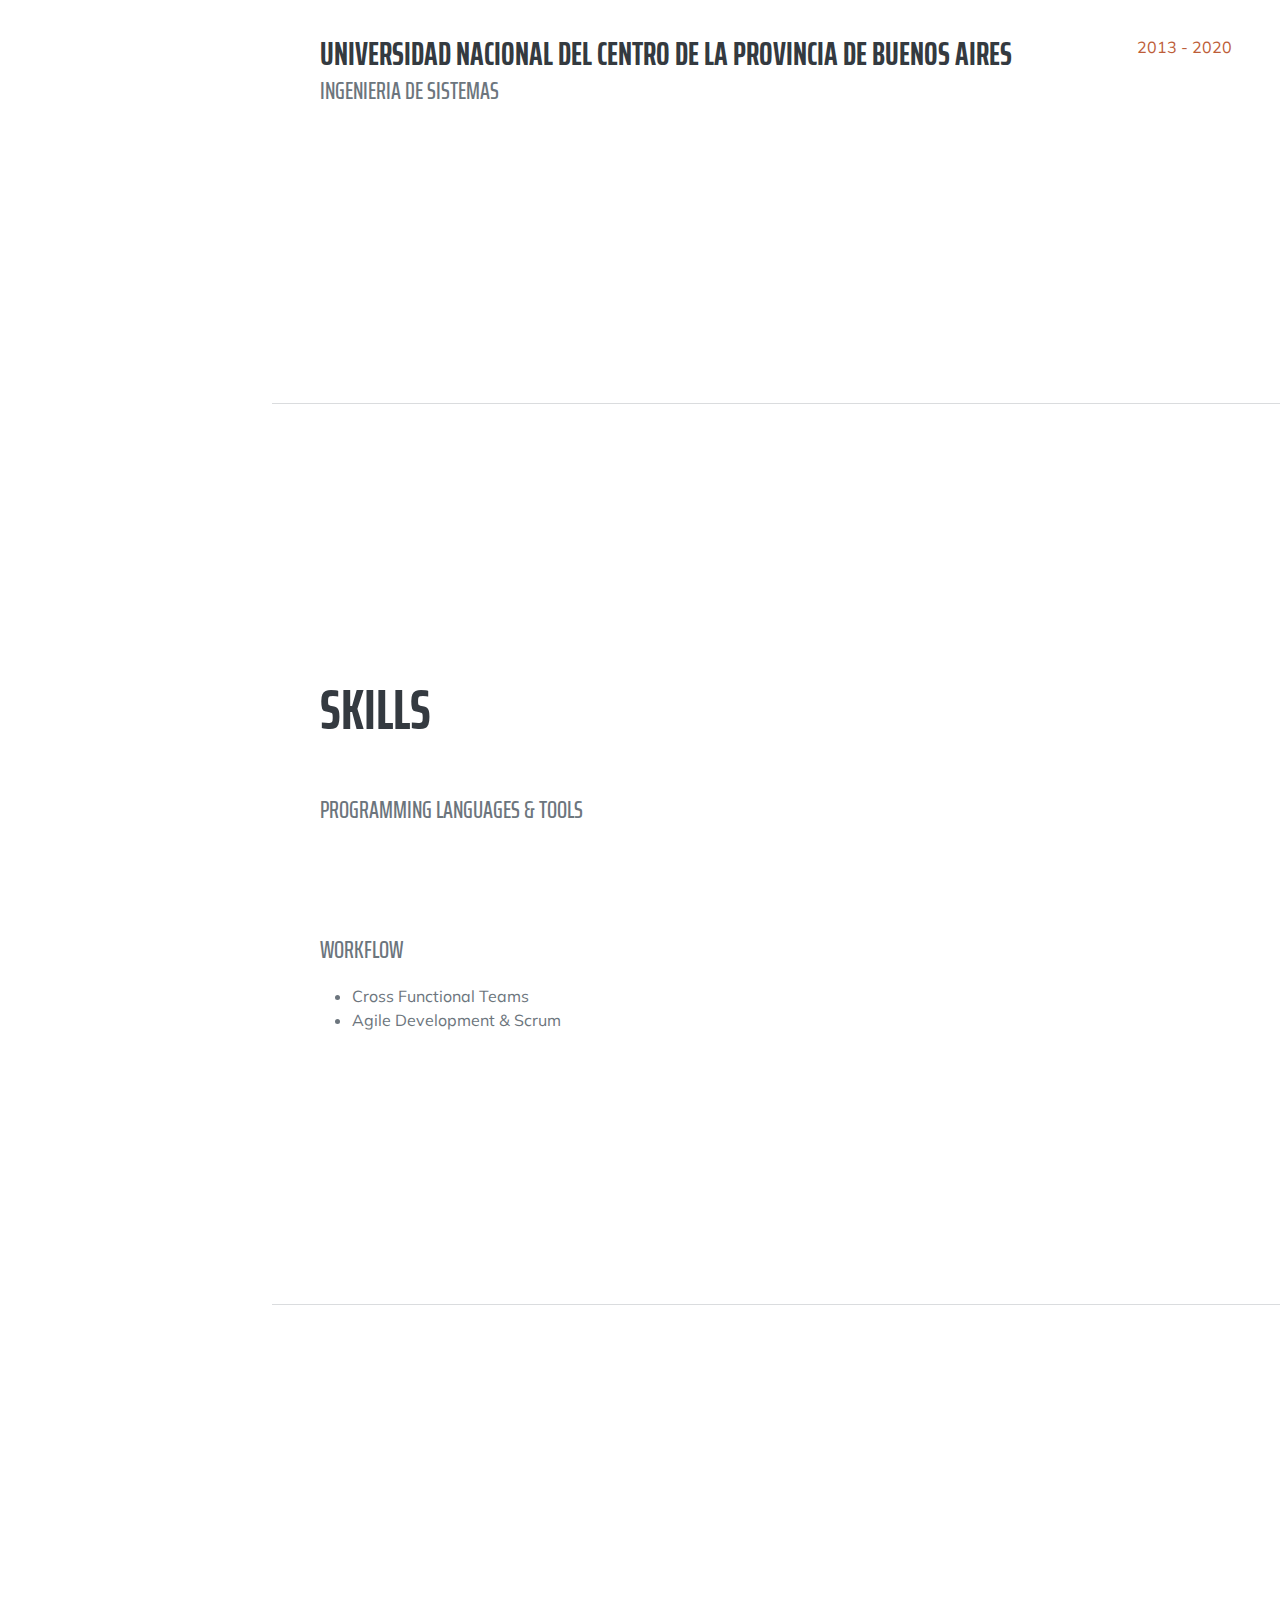
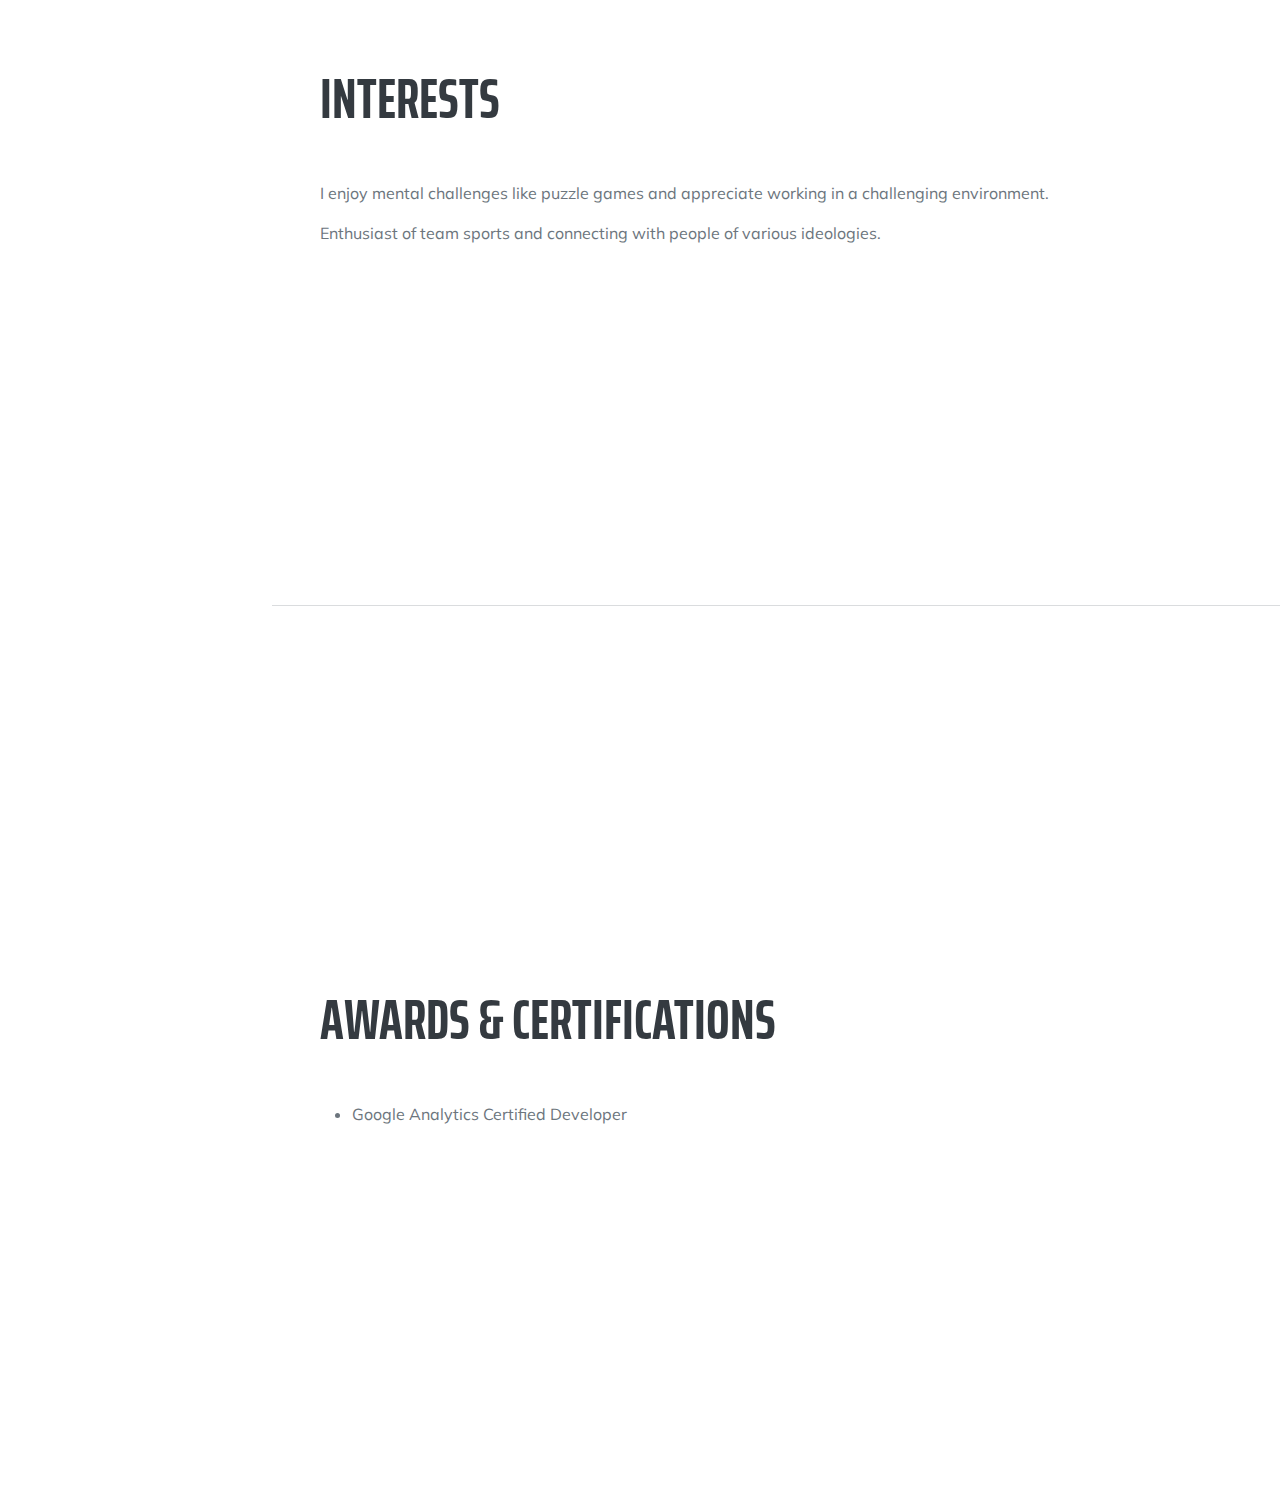
==== commit 81f35087: "change position publication" ====
--- a/index.html
+++ b/index.html
@@ -101,6 +101,17 @@
                 </div>
             </section>
             <hr class="m-0" />
+
+            <hr class="m-0" />
+            <!-- Publicatons-->
+            <section class="resume-section" id="publications">
+                <div class="resume-section-content">
+                    <h2 class="mb-5">Publications</h2>
+                    <p>xxx</p>
+                    <p class="mb-0">xxx.</p>
+                </div>
+            </section>
+            
             <!-- Education-->
             <section class="resume-section" id="education">
                 <div class="resume-section-content">
@@ -215,15 +226,7 @@
                     </ul>
                 </div>
             </section>
-            <hr class="m-0" />
-            <!-- Publicatons-->
-            <section class="resume-section" id="publications">
-                <div class="resume-section-content">
-                    <h2 class="mb-5">Publications</h2>
-                    <p>xxx</p>
-                    <p class="mb-0">xxx.</p>
-                </div>
-            </section>
+            
 
         </div>
         <!-- Bootstrap core JS-->
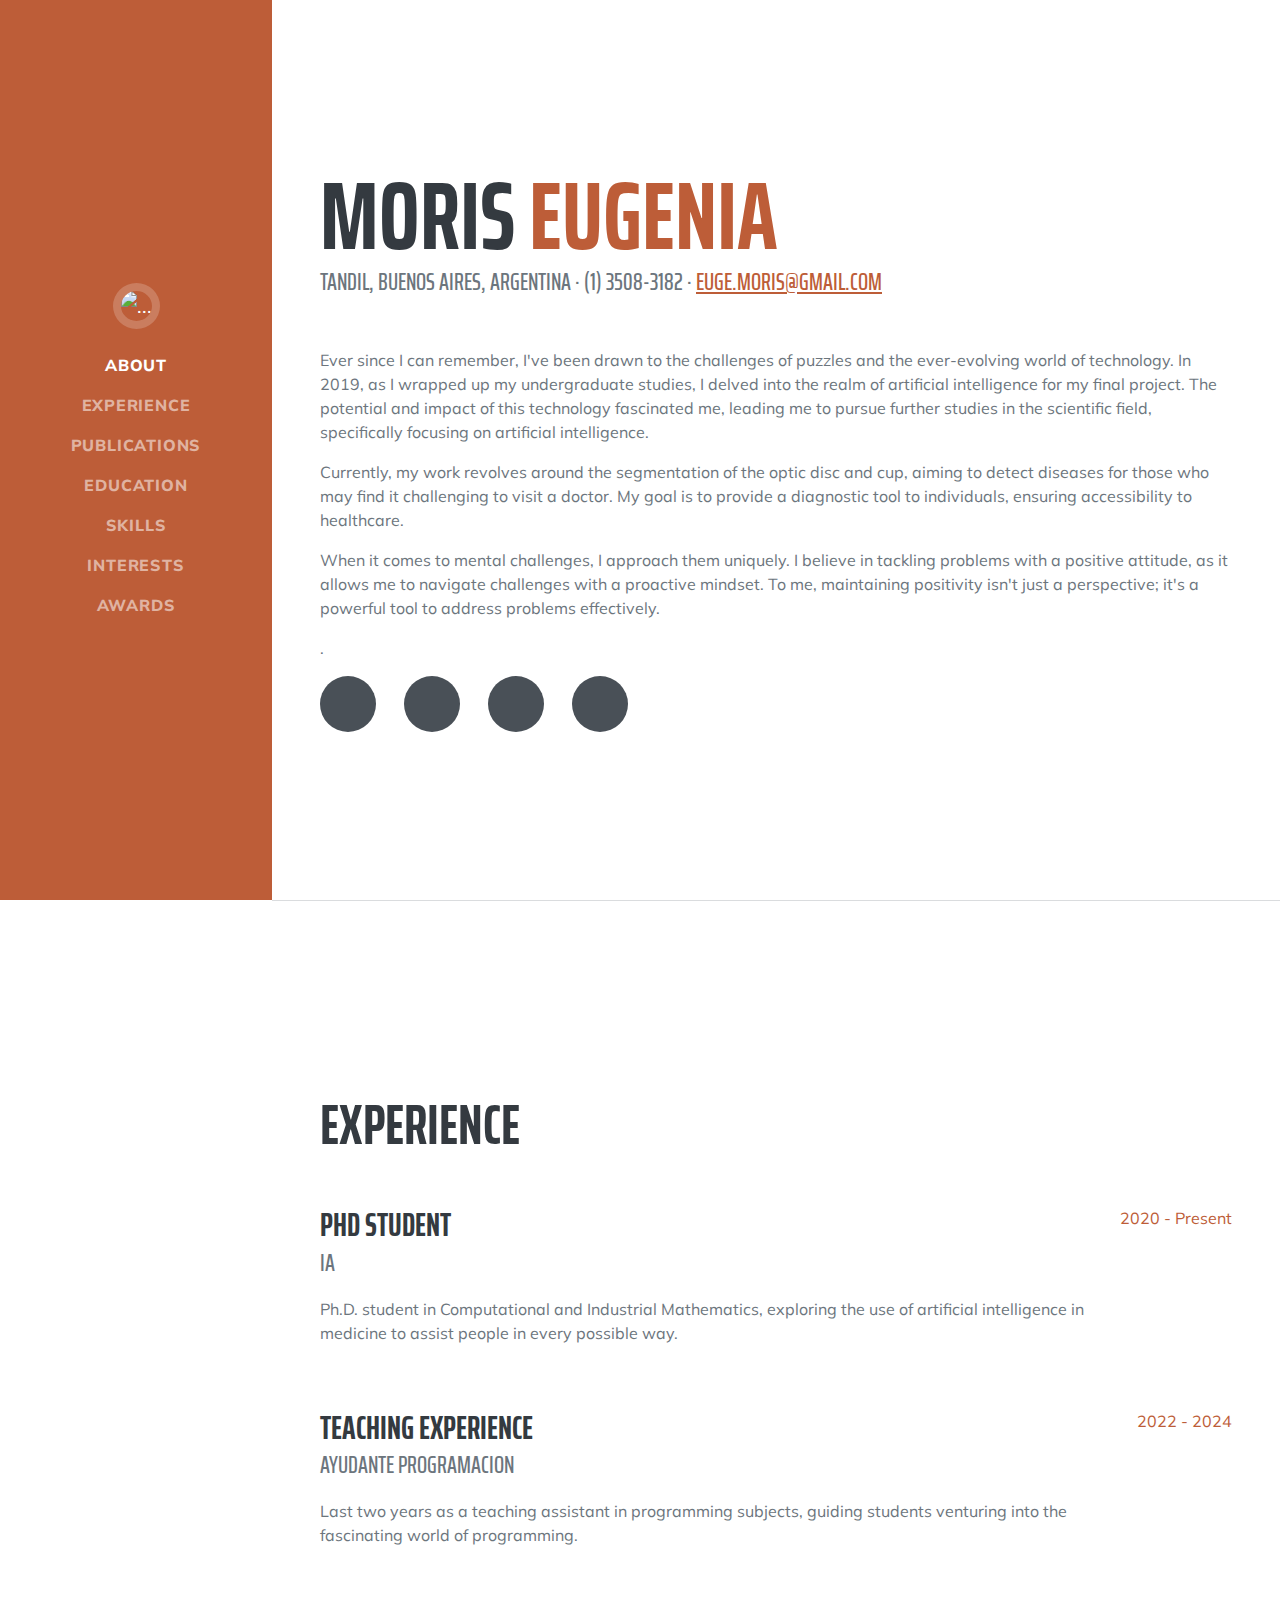
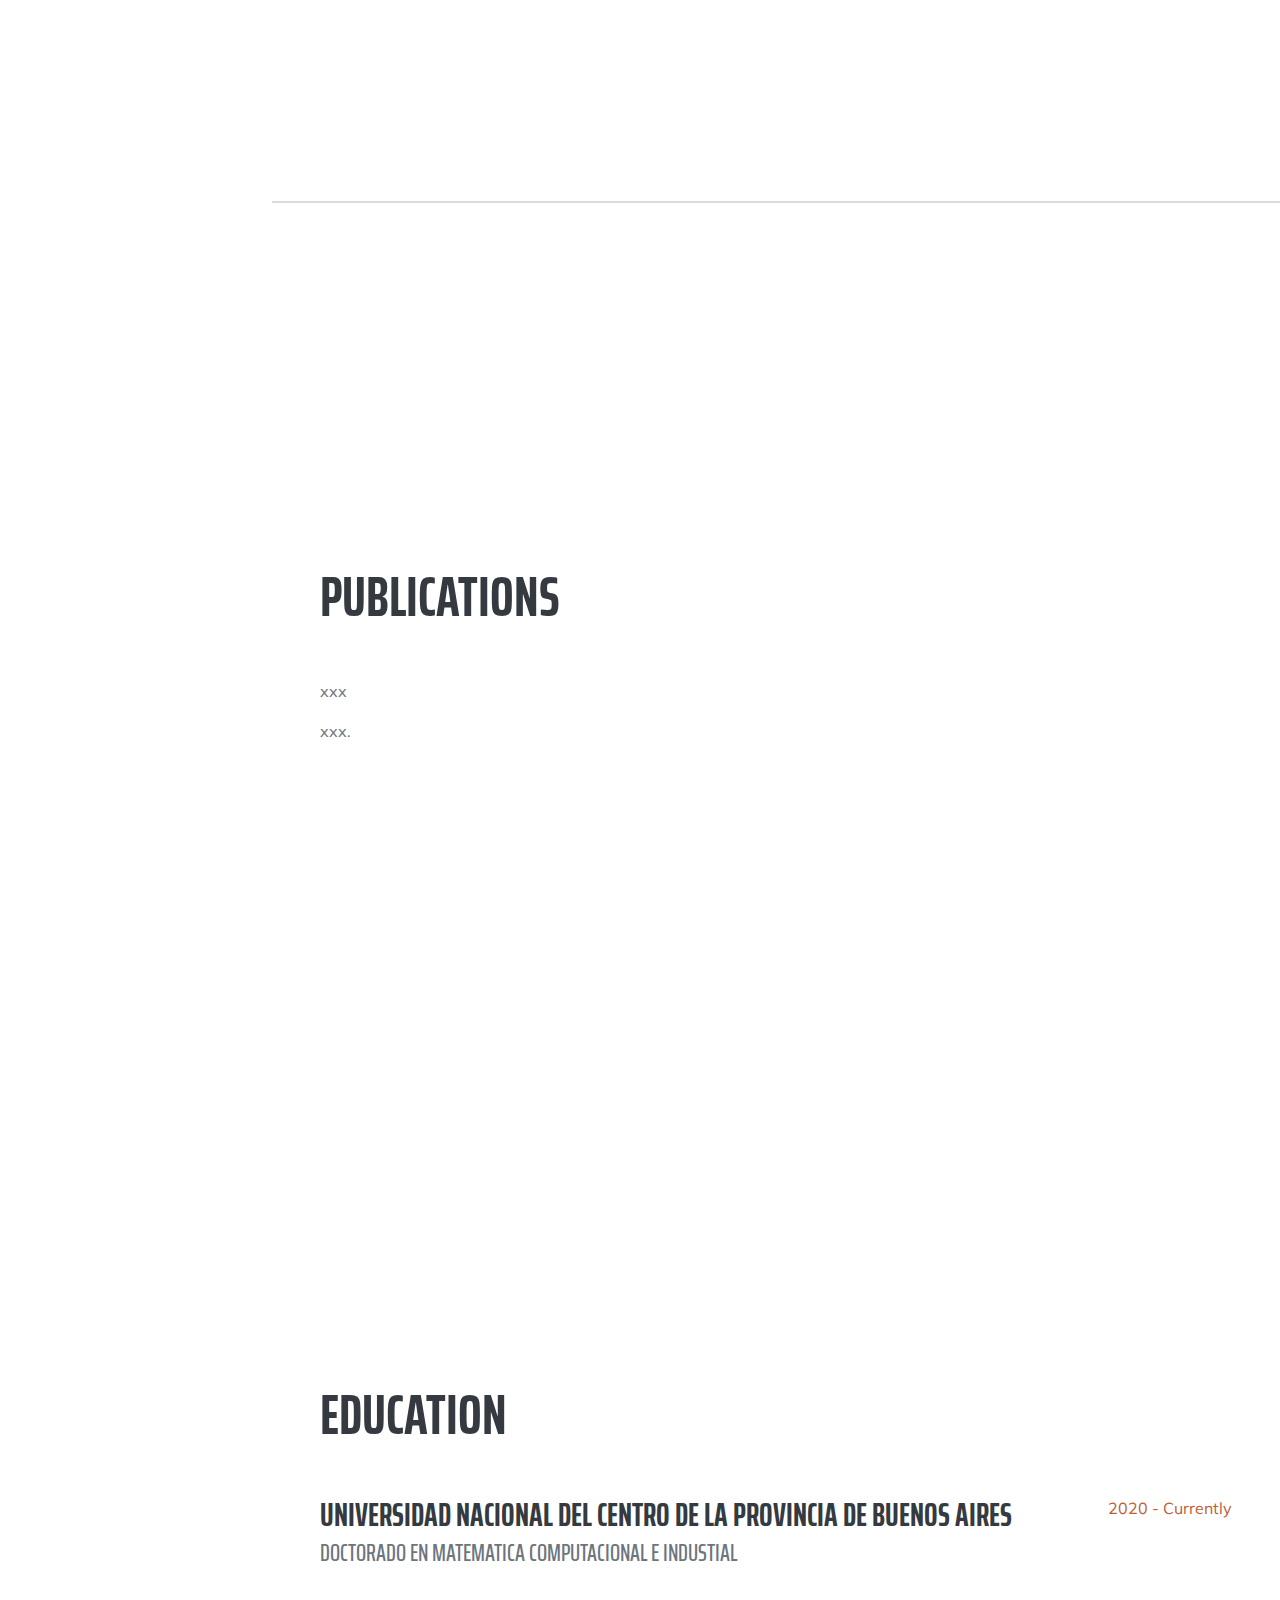
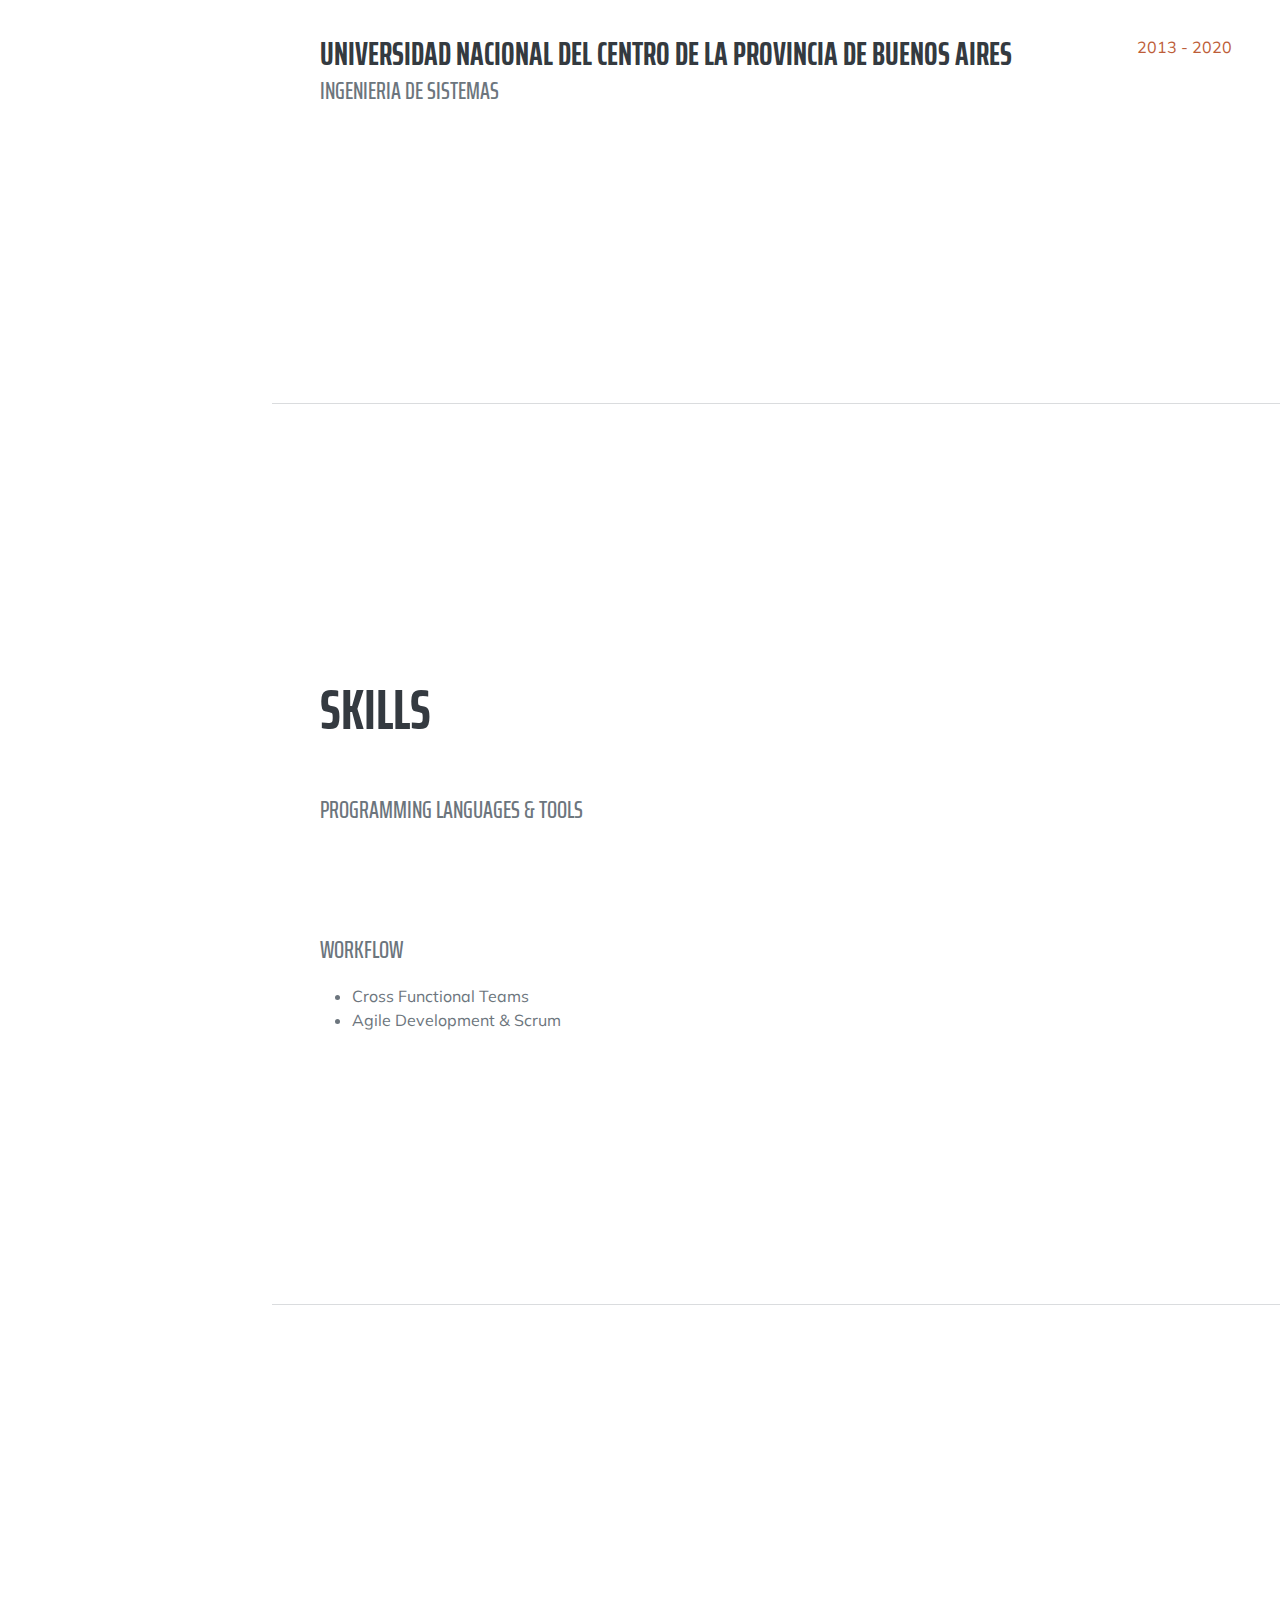
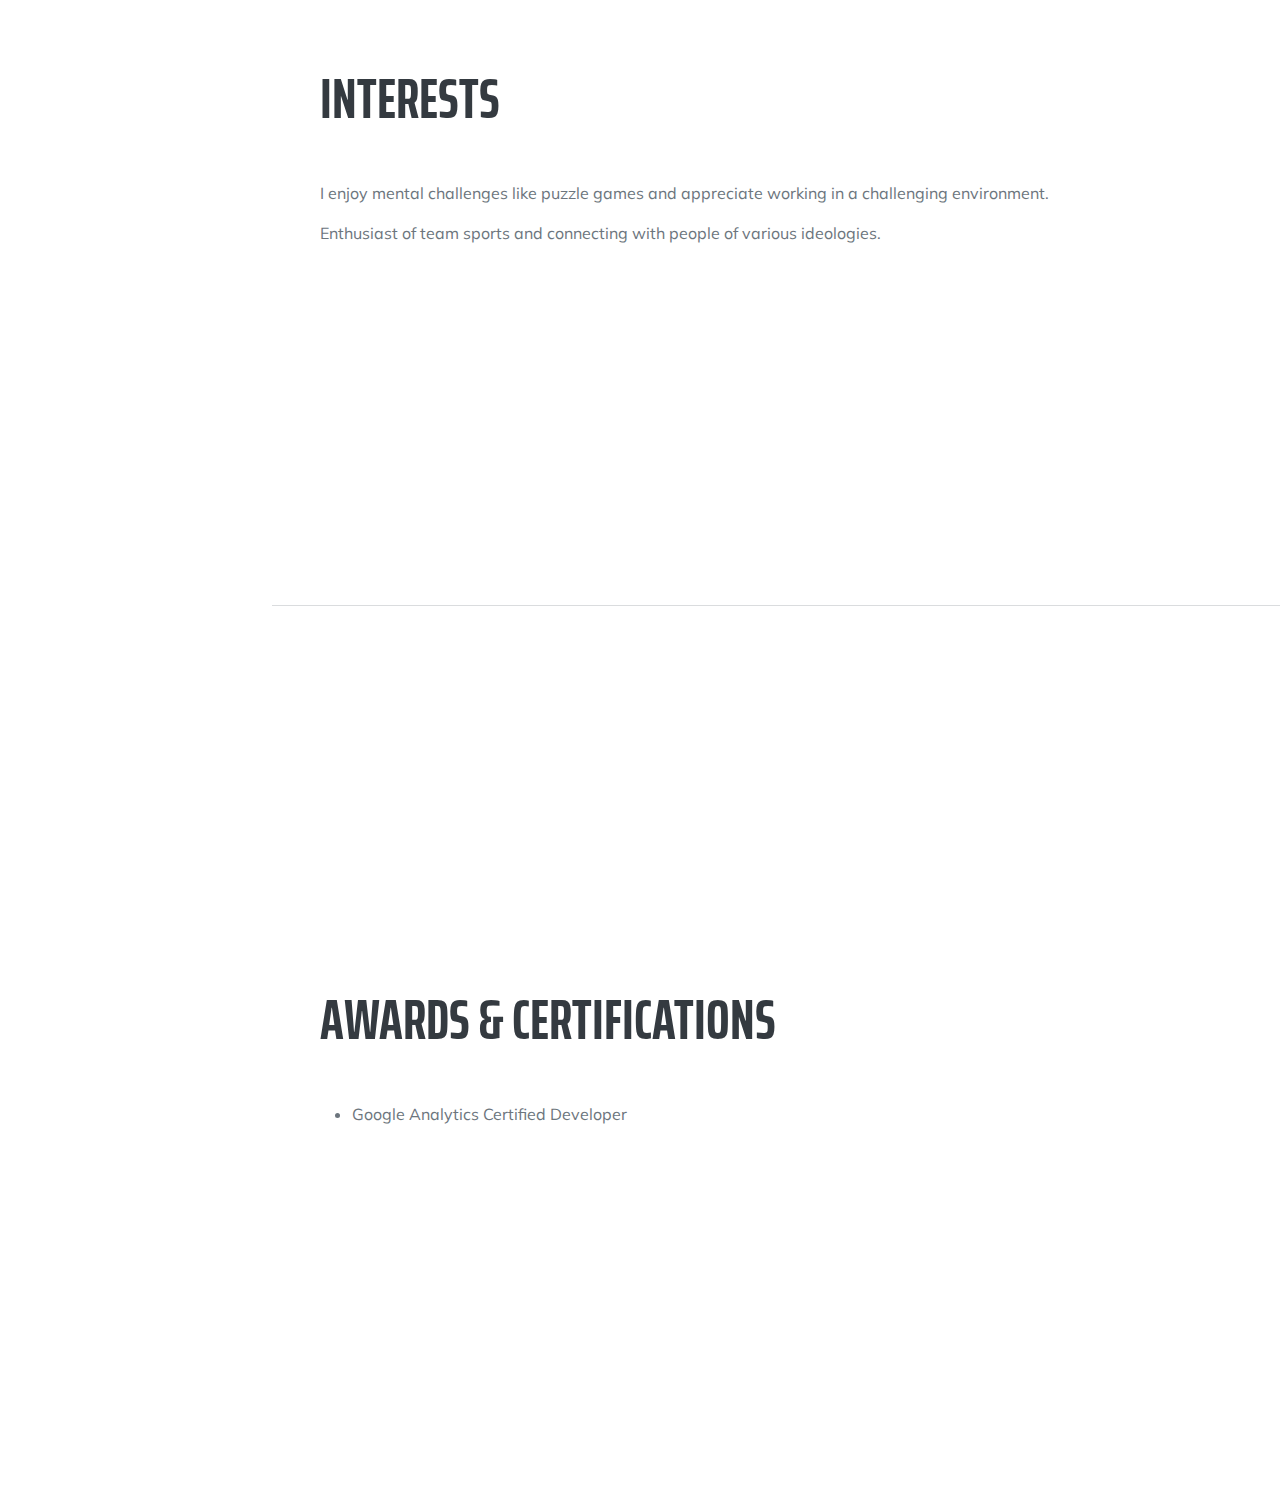
==== commit 2ce13b15: "update dates" ====
--- a/index.html
+++ b/index.html
@@ -72,7 +72,7 @@
                             <div class="subheading mb-3">IA </div>
                             <p> Ph.D. student in Computational and Industrial Mathematics, exploring the use of artificial intelligence in medicine to assist people in every possible way.</p>
                         </div>
-                        <div class="flex-shrink-0"><span class="text-primary">March 2013 - Present</span></div>
+                        <div class="flex-shrink-0"><span class="text-primary"> 2020 - Present</span></div>
                     </div>
                     <div class="d-flex flex-column flex-md-row justify-content-between mb-5">
                         <div class="flex-grow-1">
@@ -80,7 +80,7 @@
                             <div class="subheading mb-3">Ayudante programacion</div>
                             <p>Last two years as a teaching assistant in programming subjects, guiding students venturing into the fascinating world of programming.</p>
                         </div>
-                        <div class="flex-shrink-0"><span class="text-primary">December 2011 - March 2013</span></div>
+                        <div class="flex-shrink-0"><span class="text-primary"> 2022 - 2024</span></div>
                     </div>
                     <!-- <div class="d-flex flex-column flex-md-row justify-content-between mb-5">
                         <div class="flex-grow-1">
@@ -111,7 +111,7 @@
                     <p class="mb-0">xxx.</p>
                 </div>
             </section>
-            
+
             <!-- Education-->
             <section class="resume-section" id="education">
                 <div class="resume-section-content">
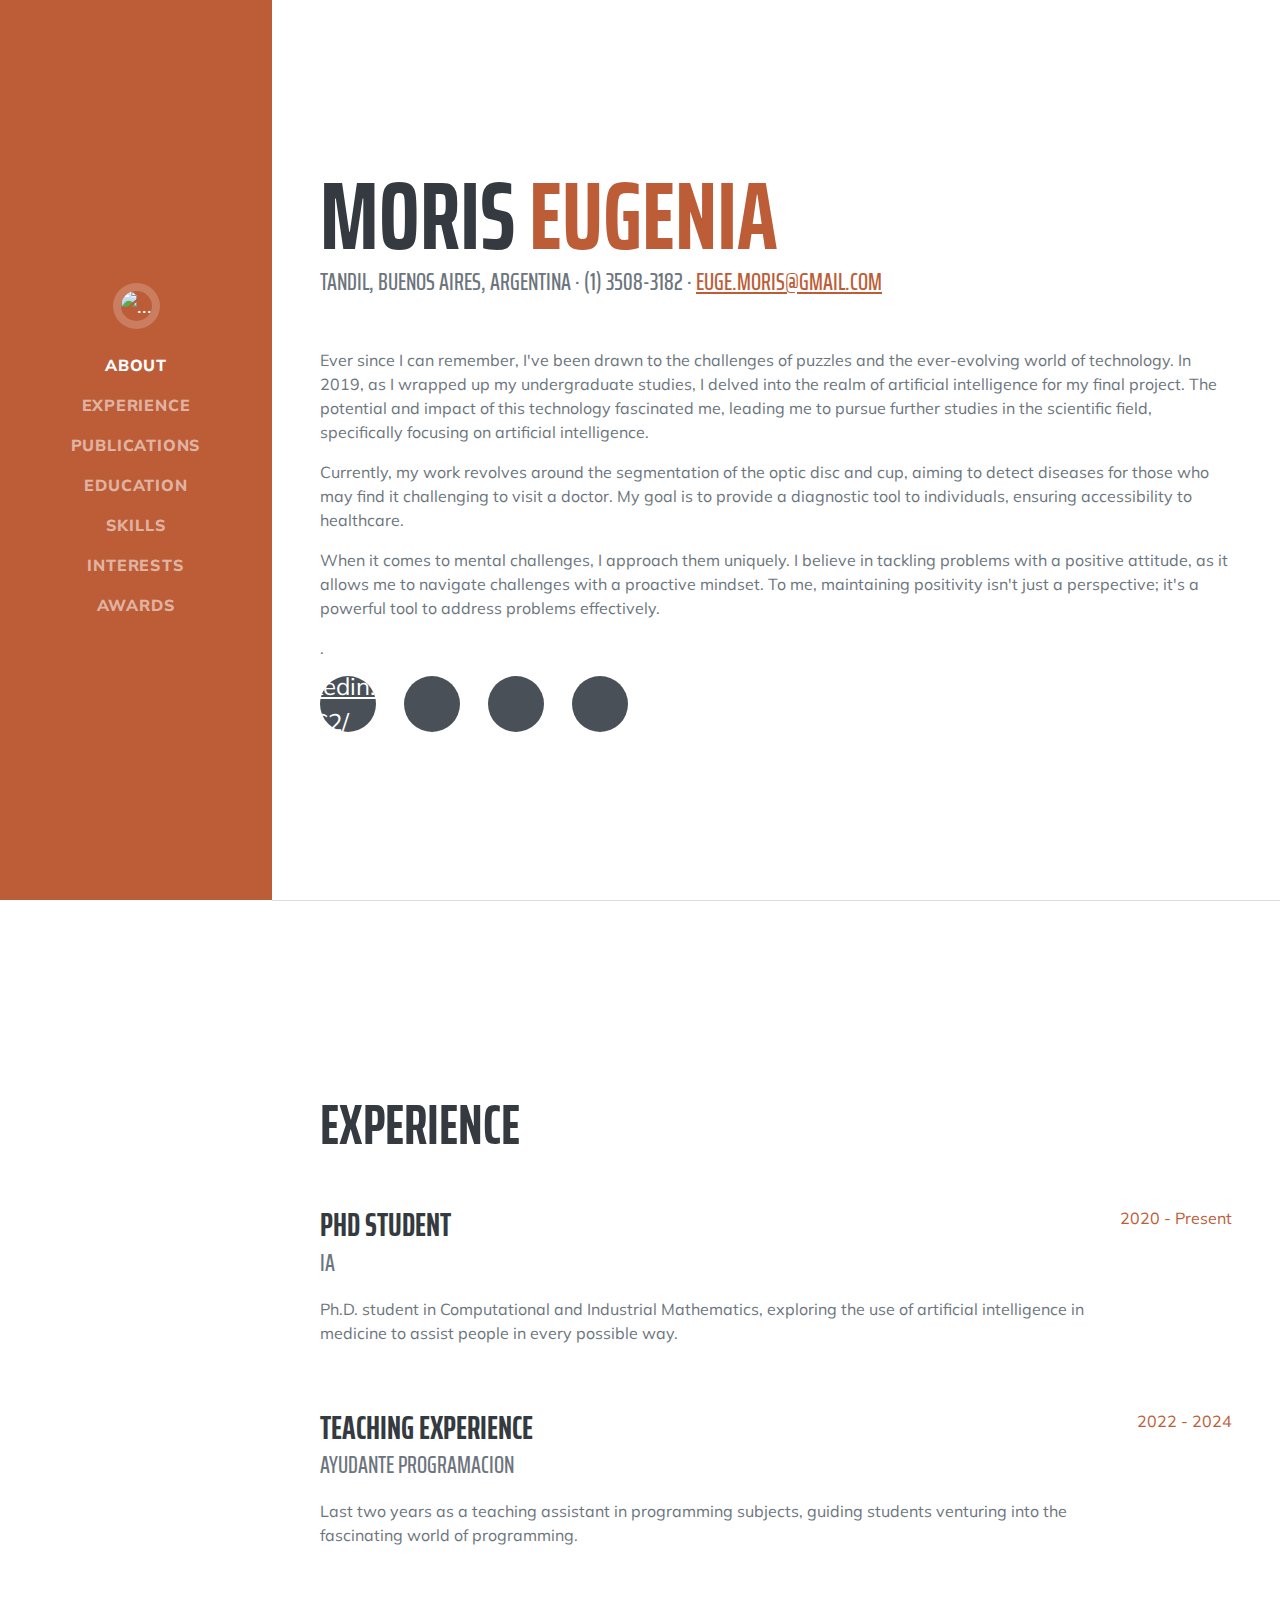
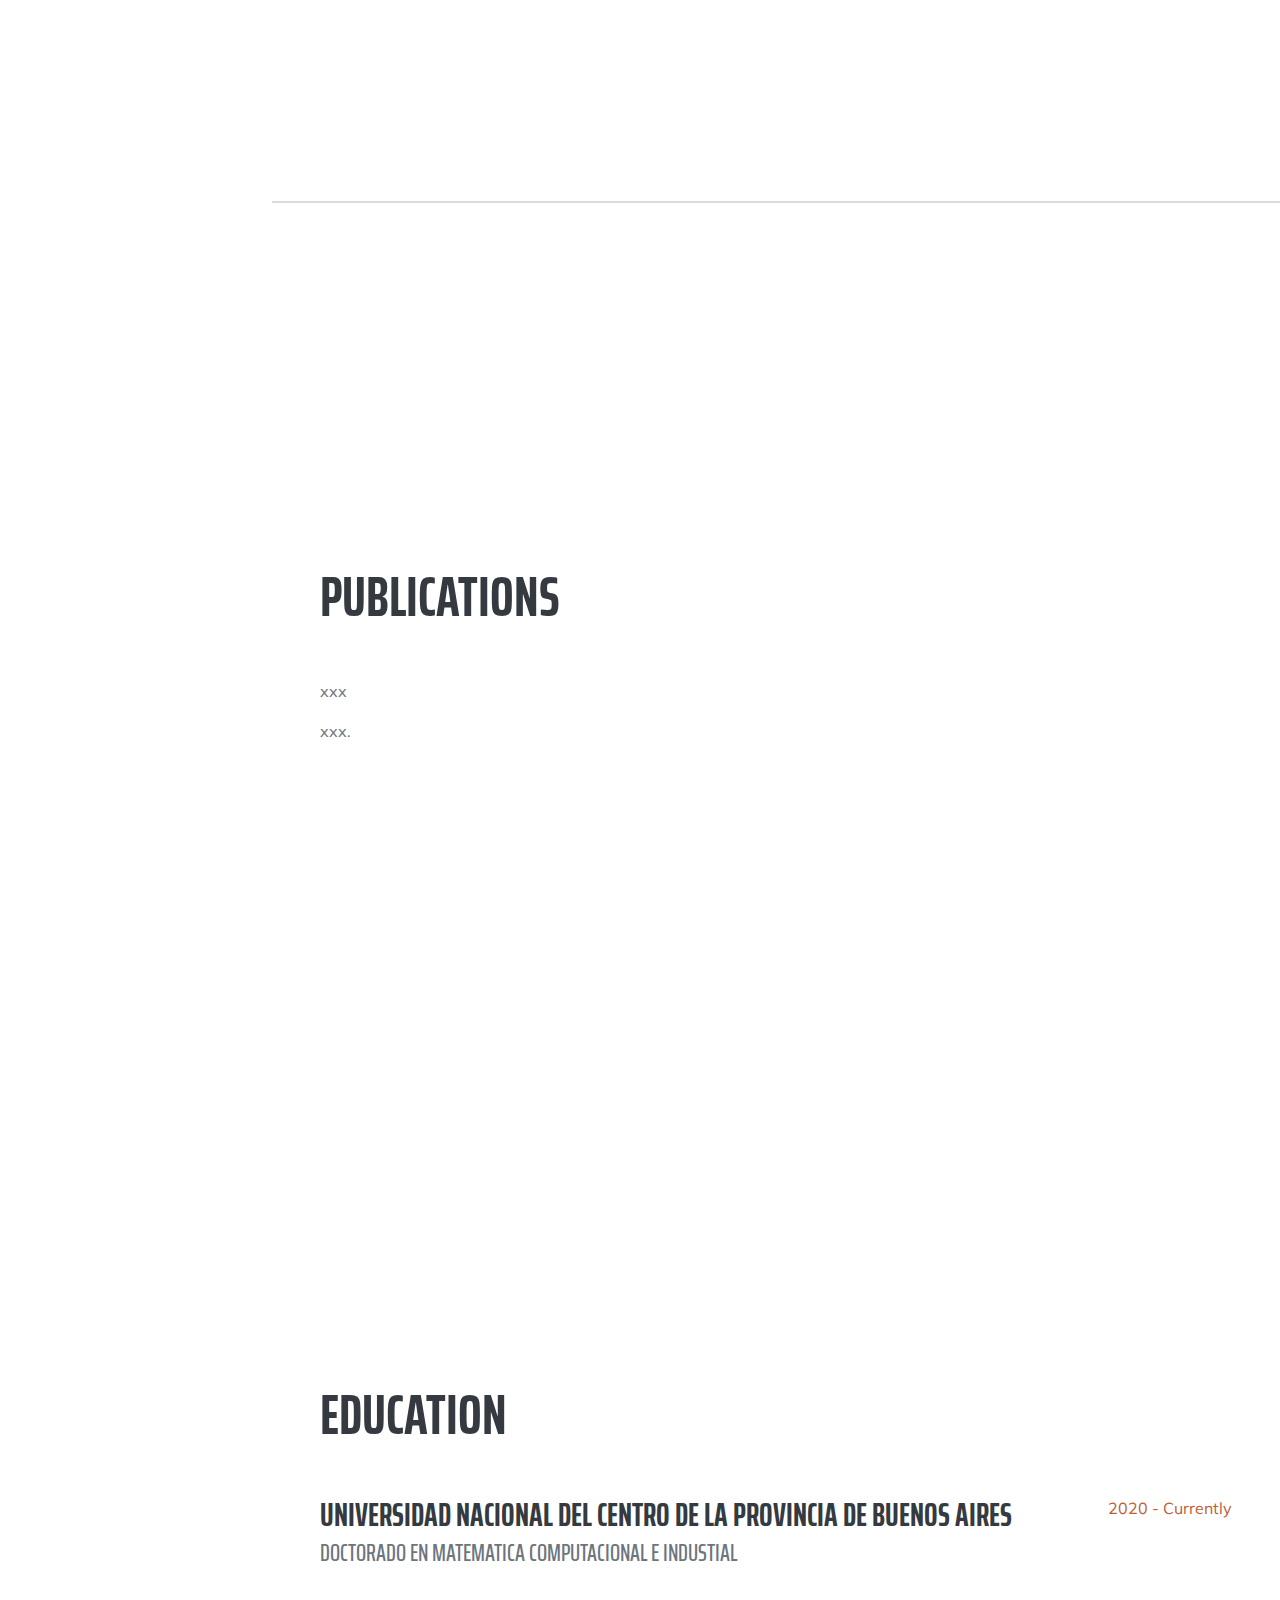
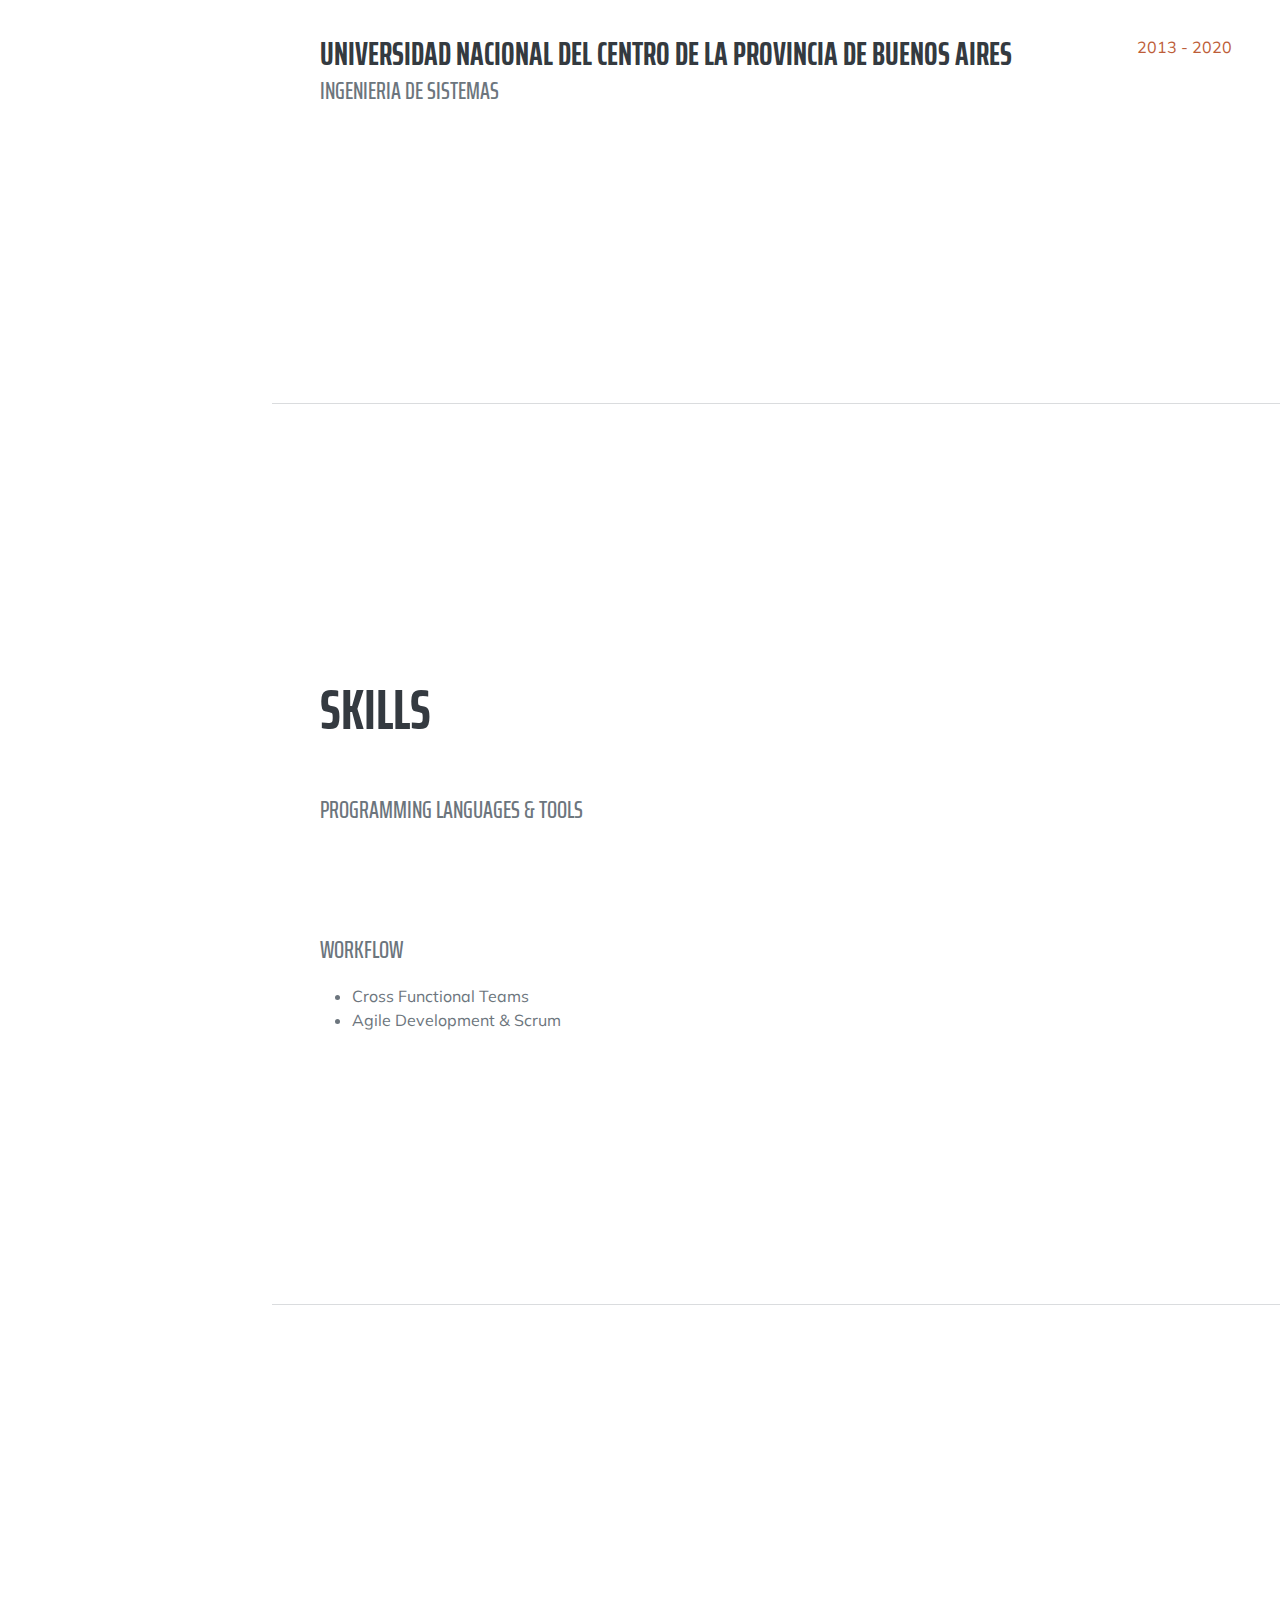
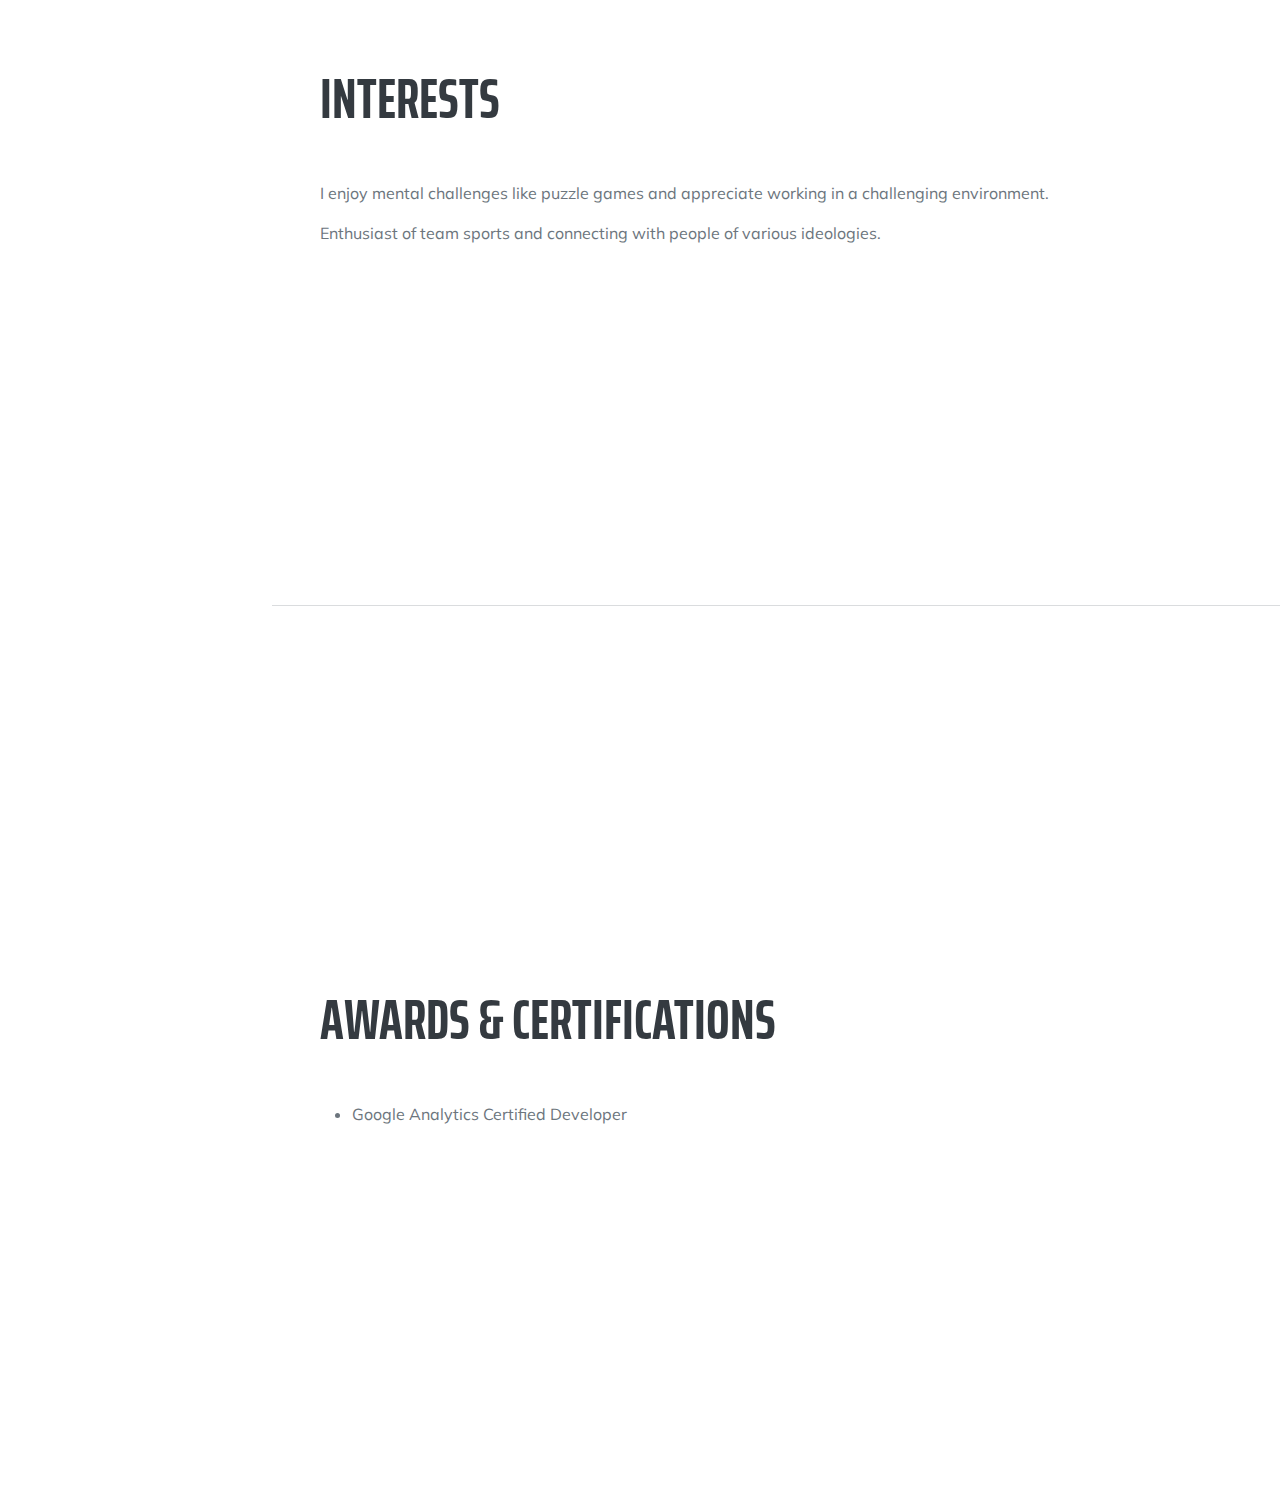
==== commit d66ef629: "add link" ====
--- a/index.html
+++ b/index.html
@@ -19,7 +19,7 @@
         <!-- Navigation-->
         <nav class="navbar navbar-expand-lg navbar-dark bg-primary fixed-top" id="sideNav">
             <a class="navbar-brand js-scroll-trigger" href="#page-top">
-                <span class="d-block d-lg-none">Clarence Taylor</span>
+                <span class="d-block d-lg-none">Moris Eugenia</span>
                 <span class="d-none d-lg-block"><img class="img-fluid img-profile rounded-circle mx-auto mb-2" src="assets/img/profile.jpg" alt="..." /></span>
             </a>
             <button class="navbar-toggler" type="button" data-bs-toggle="collapse" data-bs-target="#navbarResponsive" aria-controls="navbarResponsive" aria-expanded="false" aria-label="Toggle navigation"><span class="navbar-toggler-icon"></span></button>
@@ -54,7 +54,7 @@
                 
                     <p>When it comes to mental challenges, I approach them uniquely. I believe in tackling problems with a positive attitude, as it allows me to navigate challenges with a proactive mindset. To me, maintaining positivity isn't just a perspective; it's a powerful tool to address problems effectively.</p>.</p>
                     <div class="social-icons">
-                        <a class="social-icon" href="#!"><i class="fab fa-linkedin-in"></i></a>
+                        <a class="social-icon" href="#!"><i class="fab fa-linkedin-in"></i>https://www.linkedin.com/in/eugenia-moris-480a55162/</a>
                         <a class="social-icon" href="#!"><i class="fab fa-github"></i></a>
                         <a class="social-icon" href="#!"><i class="fab fa-twitter"></i></a>
                         <a class="social-icon" href="#!"><i class="fab fa-facebook-f"></i></a>
